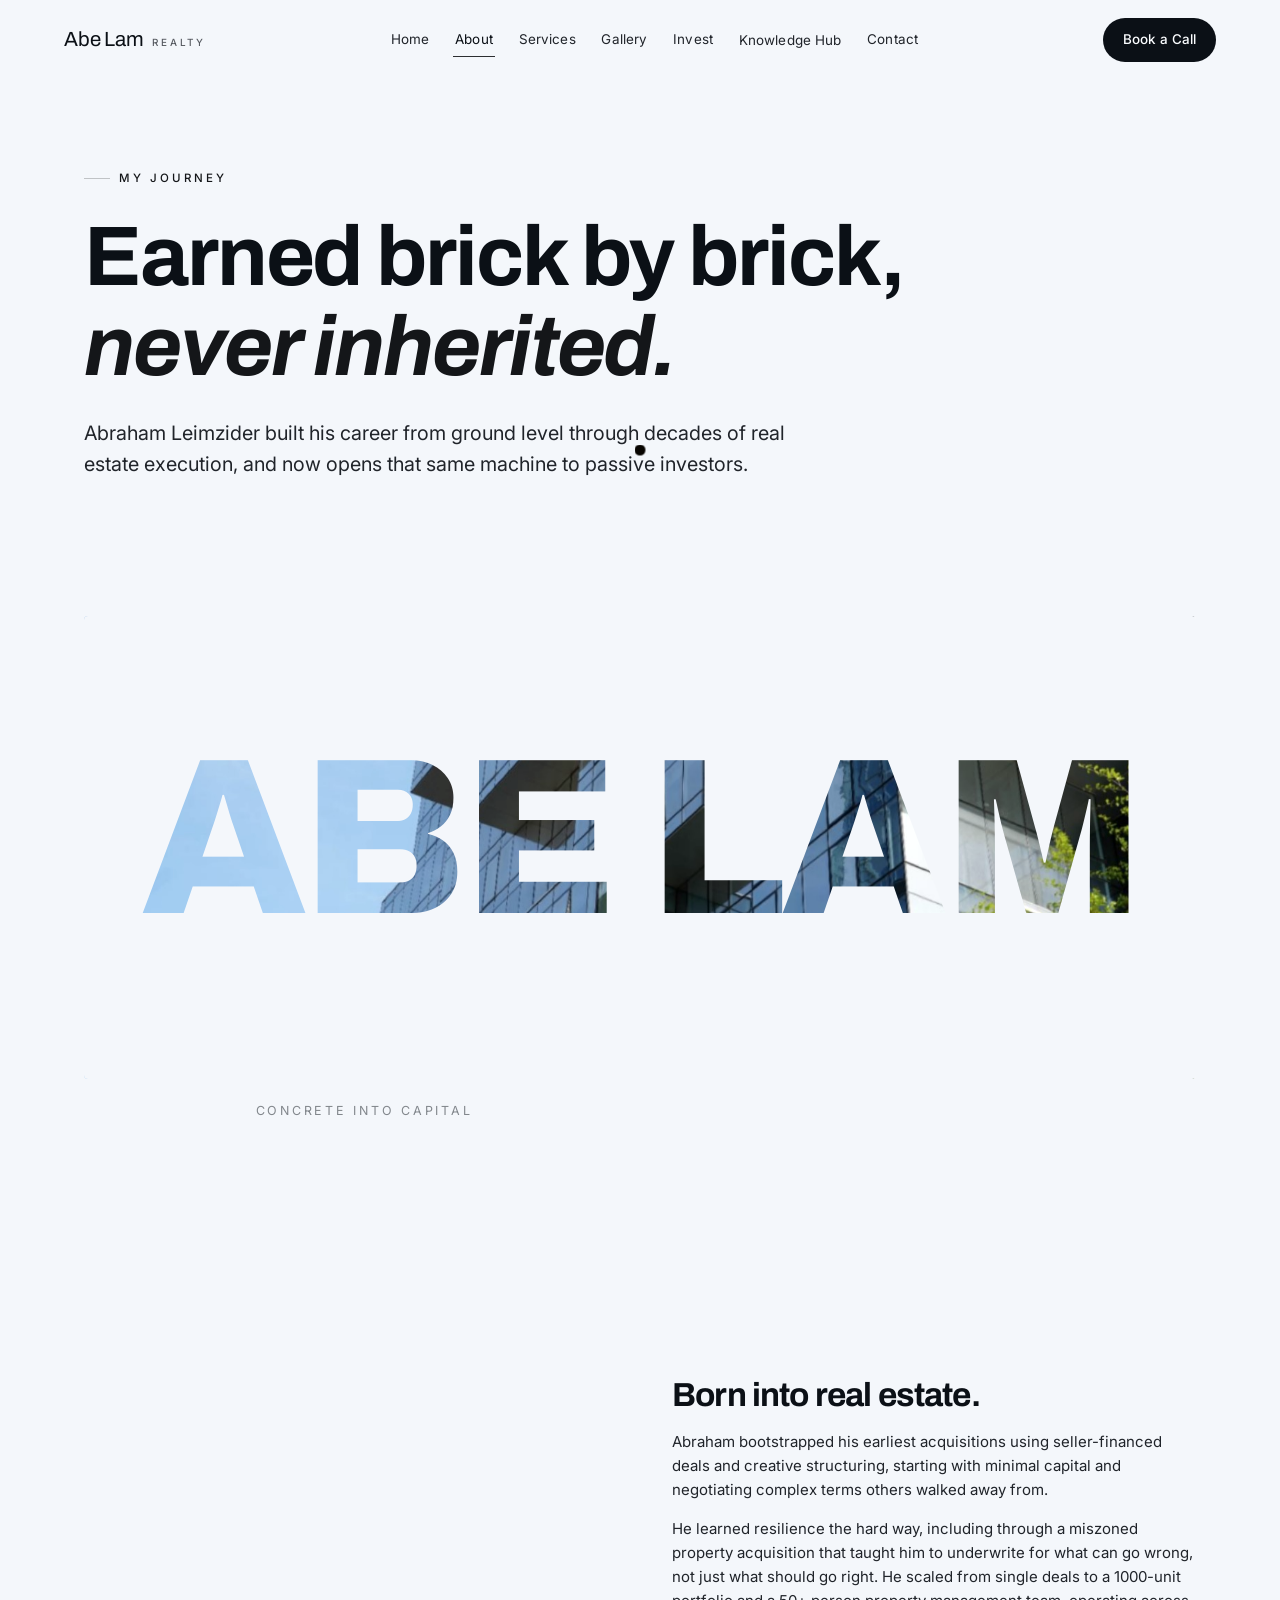
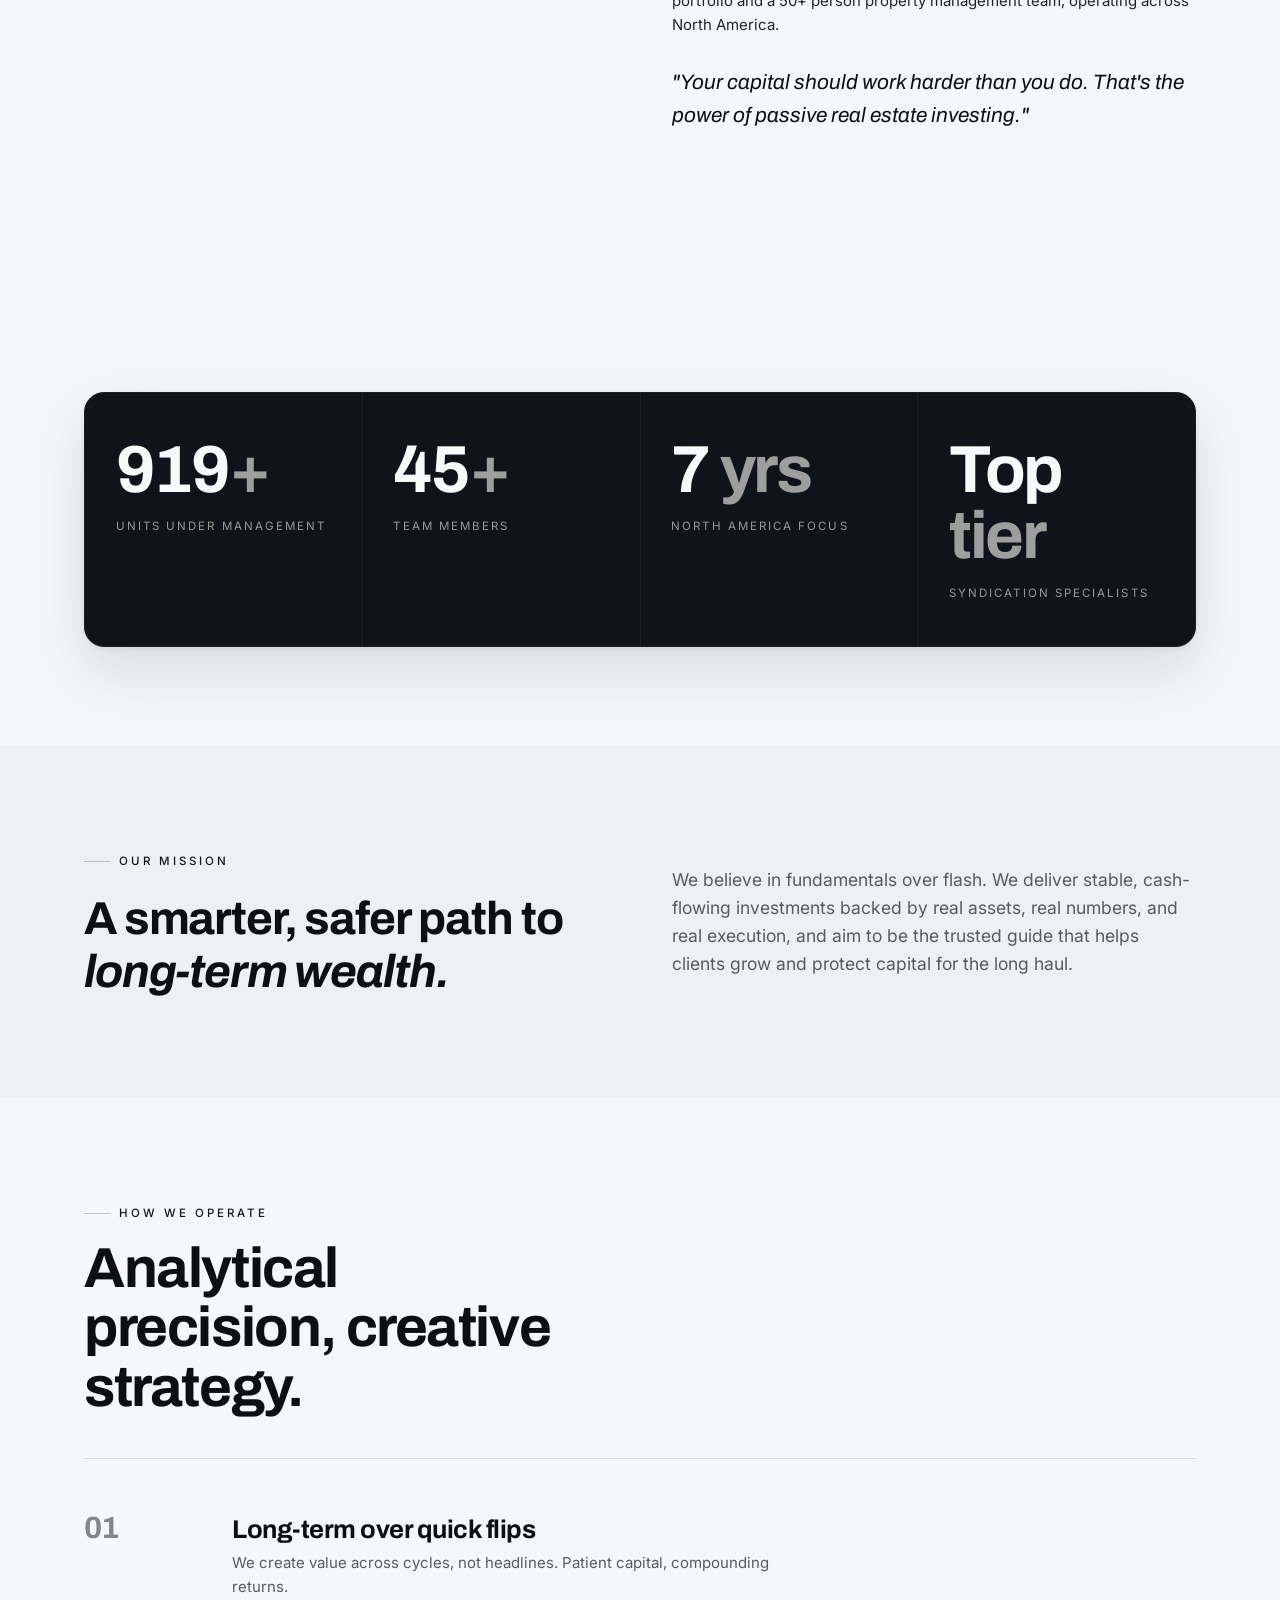
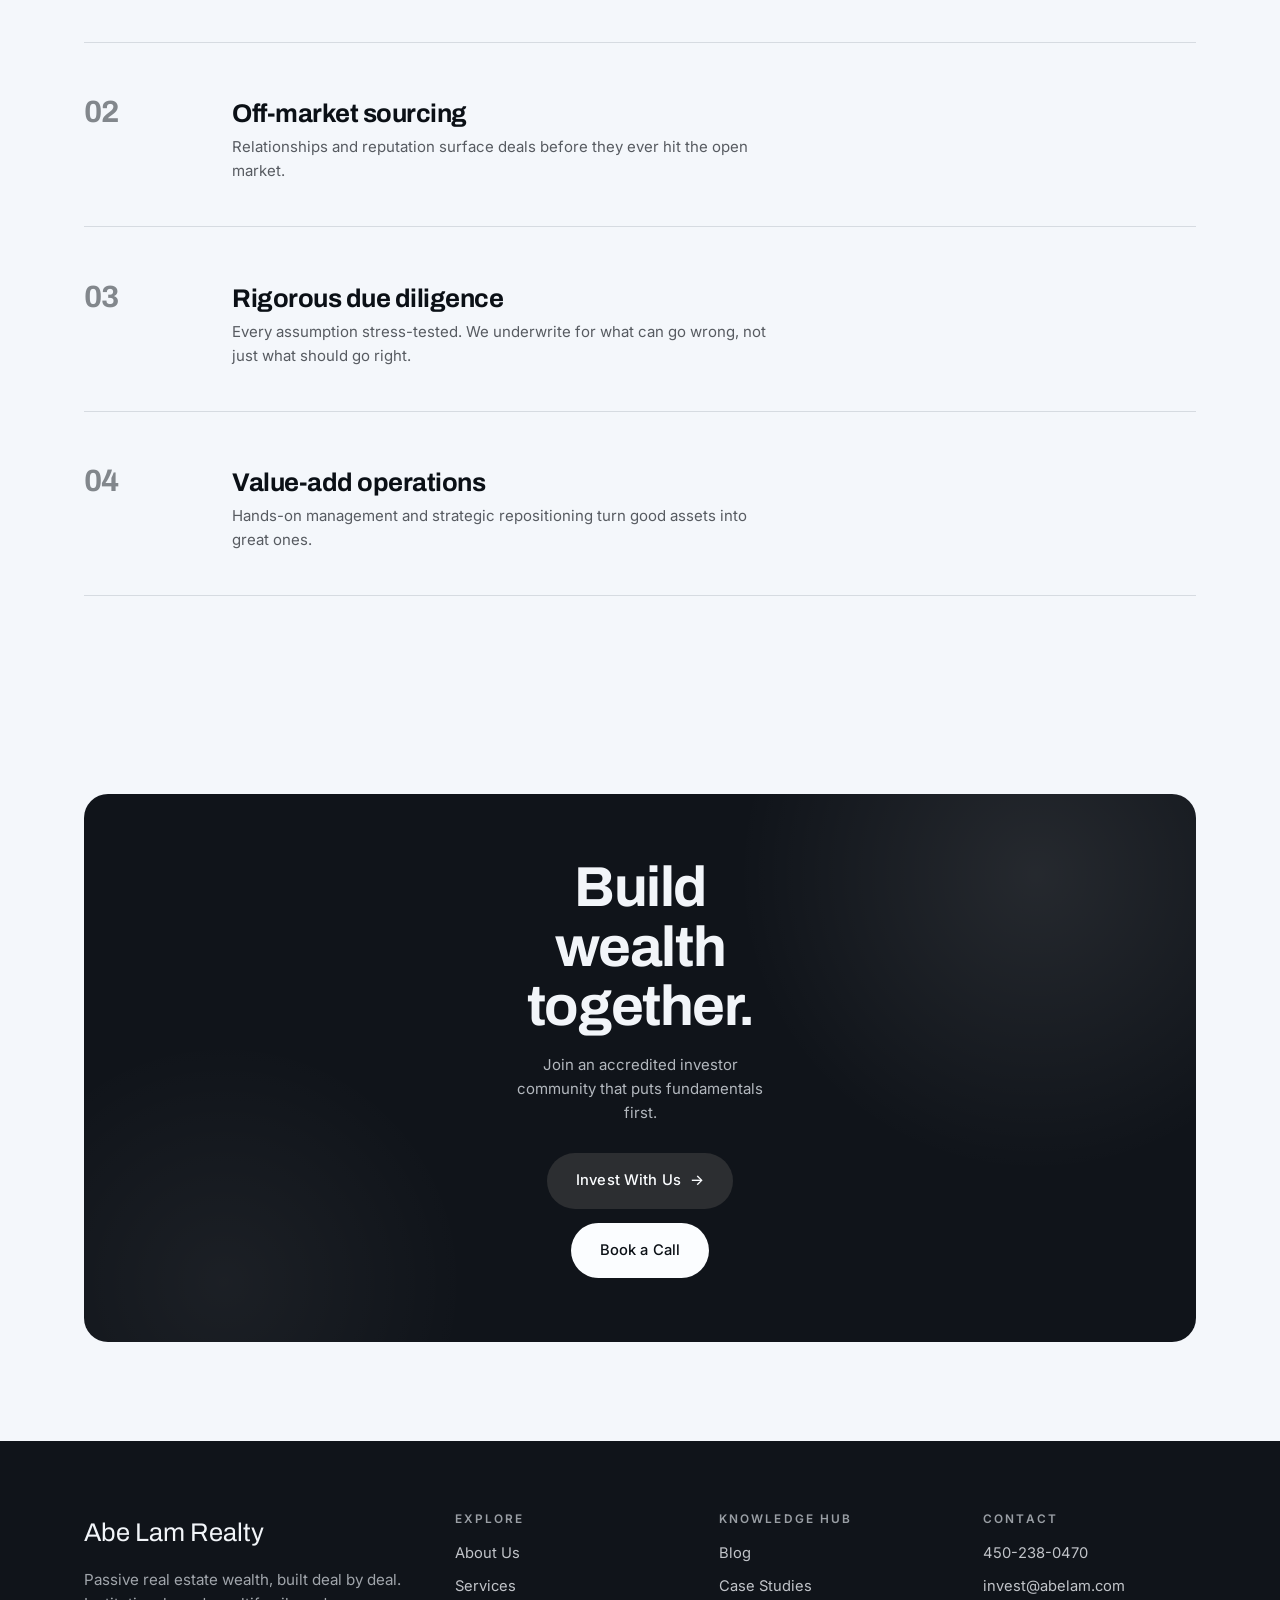
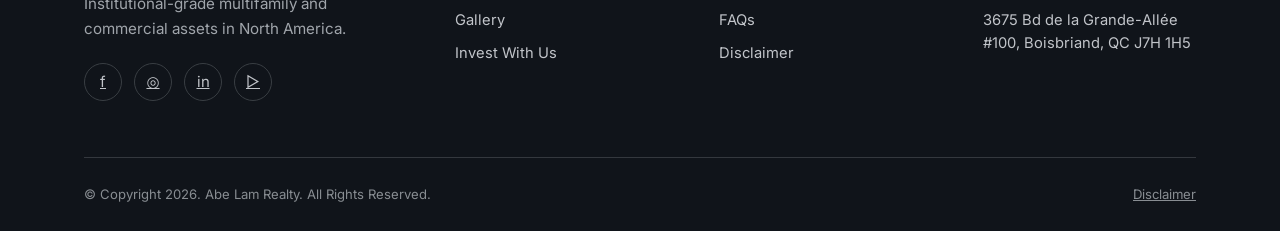
==== about.html @ 2b57e980 "Abe Lam Realty — cinematic site Co-Authored-By: Claude Opus 4.8 <noreply@anthropic.com>" ====
<!DOCTYPE html>
<html lang="en">
<head>
<meta charset="UTF-8" />
<meta name="viewport" content="width=device-width, initial-scale=1.0" />
<title>About Abraham Leimzider — Abe Lam Realty</title>
<meta name="description" content="Abraham Leimzider built an 1000-unit portfolio brick by brick, deal by deal. The founder's journey, mission, and approach to passive real estate investing." />
<link rel="preconnect" href="https://fonts.googleapis.com" />
<link rel="preconnect" href="https://fonts.gstatic.com" crossorigin />
<link href="https://fonts.googleapis.com/css2?family=Archivo:ital,wght@0,400;0,500;0,600;0,700;0,800;1,500;1,600;1,700&family=Inter:wght@400;500;600&display=swap" rel="stylesheet" />
<link rel="icon" href="favicon.svg" type="image/svg+xml" />
<link rel="stylesheet" href="styles.css" />
</head>
<body>
<div class="scroll-prog" aria-hidden="true"></div>

<nav class="nav">
  <a class="brand" href="index.html"><b>Abe Lam</b><span>Realty</span></a>
  <div class="nav-links">
    <a href="index.html">Home</a>
    <a href="about.html" aria-current="page">About</a>
    <a href="services.html">Services</a>
    <a href="gallery.html">Gallery</a>
    <a href="invest.html">Invest</a>
    <div class="has-menu">
      <a href="#" aria-haspopup="true">Knowledge Hub</a>
      <div class="menu"><a href="blog.html">Blog</a><a href="case-studies.html">Case Studies</a><a href="faqs.html">FAQs</a><a href="disclaimer.html">Disclaimer</a></div>
    </div>
    <a href="contact.html">Contact</a>
  </div>
  <a class="nav-cta mag" data-book href="#">Book a Call</a>
  <button class="burger" aria-label="Menu"><span></span><span></span><span></span></button>
</nav>

<!-- PAGE HERO -->
<header class="page-hero wrap">
  <span class="eyebrow">My journey</span>
  <h1>Earned brick by brick, <span class="serif-italic" style="color:var(--accent-deep)">never inherited.</span></h1>
  <p class="lead">Abraham Leimzider built his career from ground level through decades of real estate execution, and now opens that same machine to passive investors.</p>
</header>

<!-- BUILDING-INTO-TEXT MORPH -->
<section class="bmorph" id="bmorph">
  <div class="wrap">
    <div class="bmorph-stage">
      <img class="bmorph-photo" src="assets/property-tower.jpg" alt="Condominium tower" />
      <svg class="bmorph-knockout" viewBox="0 0 1200 500" preserveAspectRatio="xMidYMid slice" aria-hidden="true">
        <defs>
          <mask id="wm-abelam">
            <rect width="1200" height="500" fill="white" />
            <text x="600" y="320" text-anchor="middle" font-family="Archivo, sans-serif" font-weight="800" font-size="240" letter-spacing="-6" fill="black">ABE LAM</text>
          </mask>
        </defs>
        <rect class="ko-rect" width="1200" height="500" mask="url(#wm-abelam)" />
      </svg>
    </div>
    <p class="bmorph-cap">Concrete into capital</p>
  </div>
</section>

<!-- INTRO SPLIT -->
<section class="wrap section-pad" style="padding-top:clamp(20px,4vh,48px)">
  <div class="split">
    <figure class="portrait clip ri" aria-label="Portrait of Abraham Leimzider">
      <img src="assets/abraham-leimzider.jpg" alt="Abraham Leimzider, founder of Abe Lam Realty" loading="lazy" onerror="this.style.display='none'; this.parentNode.classList.add('portrait-empty');" />
      <figcaption class="portrait-cap"><span class="portrait-name">Abraham Leimzider</span><span class="portrait-note">Founder &amp; Principal — add real photo at assets/abraham-leimzider.jpg</span></figcaption>
    </figure>
    <div class="ri prose">
      <h2 style="margin-top:0">Born into real estate.</h2>
      <p>Abraham bootstrapped his earliest acquisitions using seller-financed deals and creative structuring, starting with minimal capital and negotiating complex terms others walked away from.</p>
      <p>He learned resilience the hard way, including through a miszoned property acquisition that taught him to underwrite for what can go wrong, not just what should go right. He scaled from single deals to a 1000-unit portfolio and a 50+ person property management team, operating across North America.</p>
      <p style="font-family:var(--serif);font-style:italic;font-size:1.3rem;color:var(--ink-0);border-left:0;margin-top:1.4em">"Your capital should work harder than you do. That's the power of passive real estate investing."</p>
    </div>
  </div>
</section>

<!-- STATS -->
<section class="wrap section-pad" style="padding-top:0">
  <div class="stats ri">
    <div class="stat"><div class="n"><span data-count="1000">0</span><span class="suf">+</span></div><div class="l">Units under management</div></div>
    <div class="stat"><div class="n"><span data-count="50">0</span><span class="suf">+</span></div><div class="l">Team members</div></div>
    <div class="stat"><div class="n"><span data-count="8">0</span><span class="suf"> yrs</span></div><div class="l">North America focus</div></div>
    <div class="stat"><div class="n">Top<span class="suf"> tier</span></div><div class="l">Syndication specialists</div></div>
  </div>
</section>

<!-- MISSION -->
<section class="section-pad" style="background:var(--paper-2)">
  <div class="wrap split">
    <div class="ri">
      <span class="eyebrow">Our mission</span>
      <p class="pull" style="margin-top:22px">A smarter, safer path to <span class="accent-word">long-term wealth.</span></p>
    </div>
    <div class="ri" style="align-self:center">
      <p class="muted" style="font-size:1.1rem;line-height:1.6">We believe in fundamentals over flash. We deliver stable, cash-flowing investments backed by real assets, real numbers, and real execution, and aim to be the trusted guide that helps clients grow and protect capital for the long haul.</p>
    </div>
  </div>
</section>

<!-- VALUES -->
<section class="section-pad wrap">
  <div class="ri" style="max-width:54ch;margin-bottom:40px">
    <span class="eyebrow">How we operate</span>
    <h2 style="margin-top:16px">Analytical precision, creative strategy.</h2>
  </div>
  <div class="ledger">
    <div class="led-row ri"><span class="led-n">01</span><div class="led-c"><h3>Long-term over quick flips</h3><p>We create value across cycles, not headlines. Patient capital, compounding returns.</p></div></div>
    <div class="led-row ri"><span class="led-n">02</span><div class="led-c"><h3>Off-market sourcing</h3><p>Relationships and reputation surface deals before they ever hit the open market.</p></div></div>
    <div class="led-row ri"><span class="led-n">03</span><div class="led-c"><h3>Rigorous due diligence</h3><p>Every assumption stress-tested. We underwrite for what can go wrong, not just what should go right.</p></div></div>
    <div class="led-row ri"><span class="led-n">04</span><div class="led-c"><h3>Value-add operations</h3><p>Hands-on management and strategic repositioning turn good assets into great ones.</p></div></div>
  </div>
</section>

<!-- CTA -->
<section class="section-pad wrap glow-host">
  <div class="band-accent ri" style="text-align:center">
    <div class="aurora"><span class="blob b1"></span><span class="blob b2"></span></div>
    <div style="position:relative;z-index:1;max-width:30ch;margin-inline:auto">
      <h2>Build wealth together.</h2>
      <p class="muted" style="margin:16px auto 28px">Join an accredited investor community that puts fundamentals first.</p>
      <div class="hero-cta" style="justify-content:center">
        <a class="btn btn-accent mag" href="invest.html">Invest With Us <span class="arr">→</span></a>
        <a class="btn btn-light" data-book href="#">Book a Call</a>
      </div>
    </div>
  </div>
</section>

<footer class="footer">
  <div class="wrap">
    <div class="footer-grid">
      <div class="fbrand"><b>Abe Lam Realty</b><p>Passive real estate wealth, built deal by deal. Institutional-grade multifamily and commercial assets in North America.</p>
        <div class="socials" style="margin-top:22px"><a href="#" aria-label="Facebook">f</a><a href="#" aria-label="Instagram">◎</a><a href="#" aria-label="LinkedIn">in</a><a href="#" aria-label="YouTube">▷</a></div>
      </div>
      <div class="fcol"><h4>Explore</h4><a href="about.html">About Us</a><a href="services.html">Services</a><a href="gallery.html">Gallery</a><a href="invest.html">Invest With Us</a></div>
      <div class="fcol"><h4>Knowledge Hub</h4><a href="blog.html">Blog</a><a href="case-studies.html">Case Studies</a><a href="faqs.html">FAQs</a><a href="disclaimer.html">Disclaimer</a></div>
      <div class="fcol"><h4>Contact</h4><a data-tel href="#">450-238-0470</a><a data-mail href="#">invest@abelam.com</a><p>3675 Bd de la Grande-Allée #100, Boisbriand, QC J7H 1H5</p></div>
    </div>
    <div class="footer-bottom"><span>© Copyright <span data-year>2026</span>. Abe Lam Realty. All Rights Reserved.</span><a href="disclaimer.html" style="color:inherit">Disclaimer</a></div>
  </div>
</footer>

<script src="https://cdnjs.cloudflare.com/ajax/libs/gsap/3.12.5/gsap.min.js"></script>
<script src="https://cdnjs.cloudflare.com/ajax/libs/gsap/3.12.5/ScrollTrigger.min.js"></script>
<script src="main.js?v=9"></script>
</body>
</html>
---- styles.css ----
/* =========================================================================
   ABE LAM REALTY — white cinematic luxury design system
   OKLCH only · never #fff / #000 · one warm bronze accent
   ========================================================================= */

:root {
  /* Single warm hue drives the whole off-white ramp. 70 = warm cream. */
  --hue: 255;

  --paper-0: oklch(99.2% 0.004 var(--hue)); /* lifted near-white      */
  --paper-1: oklch(97.6% 0.006 var(--hue)); /* page background (cream)*/
  --paper-2: oklch(95.6% 0.008 var(--hue)); /* raised cards           */
  --paper-3: oklch(93.2% 0.010 var(--hue)); /* deeper panels          */

  --ink-0: oklch(17% 0.014 var(--hue));     /* near-black display      */
  --ink-1: oklch(26% 0.013 var(--hue));     /* primary text            */
  --ink-2: oklch(47% 0.011 var(--hue));     /* secondary text          */
  --ink-3: oklch(62% 0.010 var(--hue));     /* faint / meta            */

  --line:   oklch(89% 0.010 var(--hue));    /* hairline borders        */
  --line-2: oklch(83% 0.012 var(--hue));    /* stronger borders        */

  /* Monochrome only — no color. Accents resolve to ink / charcoal. */
  --accent:      oklch(30% 0.006 255);
  --accent-deep: oklch(20% 0.006 255);
  --accent-soft: oklch(30% 0.006 255 / 0.07);
  --accent-line: oklch(30% 0.006 255 / 0.26);

  /* Ink surface for the rare dark band (footer) */
  --ink-bg:  oklch(19% 0.013 var(--hue));
  --ink-bg2: oklch(24% 0.013 var(--hue));

  --shadow-1: 0 1px 2px oklch(20% 0.02 var(--hue) / .05),
              0 6px 18px oklch(20% 0.02 var(--hue) / .06);
  --shadow-2: 0 2px 6px oklch(20% 0.02 var(--hue) / .07),
              0 24px 60px oklch(20% 0.02 var(--hue) / .12);

  --ease: cubic-bezier(0.23, 1, 0.32, 1);     /* strong ease-out      */
  --ease-io: cubic-bezier(0.77, 0, 0.175, 1); /* in-out for movement  */
  --spring: cubic-bezier(0.34, 1.56, 0.64, 1);

  --maxw: 1240px;
  --gutter: clamp(22px, 5vw, 90px);
  --serif: "Archivo", system-ui, -apple-system, "Segoe UI", sans-serif;
  --sans: "Inter", system-ui, -apple-system, "Segoe UI", sans-serif;
}

* { margin: 0; padding: 0; box-sizing: border-box; }

html { scroll-behavior: smooth; -webkit-text-size-adjust: 100%; }

body {
  font-family: var(--sans);
  background: var(--paper-1);
  color: var(--ink-1);
  font-weight: 400;
  line-height: 1.6;
  font-size: clamp(15px, 1.05vw, 17px);
  -webkit-font-smoothing: antialiased;
  text-rendering: optimizeLegibility;
  overflow-x: hidden;
}

::selection { background: var(--accent-soft); color: var(--ink-0); }

img { display: block; max-width: 100%; }

/* (full-page grain blend removed — it repainted every scroll frame and hurt smoothness) */

/* ---------------------------------------------------------------- layout */
.wrap { width: 100%; max-width: var(--maxw); margin-inline: auto; padding-inline: var(--gutter); }
section { position: relative; }
.section-pad { padding-block: clamp(72px, 11vh, 150px); }

.eyebrow {
  font-size: 0.72rem; font-weight: 500;
  letter-spacing: 0.26em; text-transform: uppercase;
  color: var(--accent-deep);
  display: inline-flex; align-items: center; gap: 0.8em;
}
.eyebrow::before {
  content: ""; width: 26px; height: 1px; background: var(--accent-line);
}
.eyebrow.center::before { display: none; }

h1, h2, h3, h4 { font-family: var(--serif); color: var(--ink-0); font-weight: 700; line-height: 1.06; letter-spacing: -0.025em; }
h1 { font-size: clamp(2.7rem, 6.6vw, 5.6rem); font-optical-sizing: auto; }
h2 { font-size: clamp(2rem, 4.4vw, 3.6rem); }
h3 { font-size: clamp(1.35rem, 2.3vw, 1.95rem); }
.serif-italic { font-style: italic; }
em, .accent-word { font-style: italic; }

.lead { font-size: clamp(1.05rem, 1.55vw, 1.28rem); color: var(--ink-1); line-height: 1.6; max-width: 60ch; font-weight: 400; }
p { max-width: 70ch; }
.muted { color: var(--ink-2); }

/* ----------------------------------------------------------------- nav */
.nav {
  position: fixed; inset: 0 0 auto 0; z-index: 800;
  display: flex; align-items: center; justify-content: space-between;
  padding: 18px var(--gutter);
  transition: background .45s var(--ease), backdrop-filter .45s var(--ease), padding .45s var(--ease), border-color .45s var(--ease);
  border-bottom: 1px solid transparent;
}
.nav.on {
  background: oklch(98% 0.006 var(--hue) / 0.78);
  backdrop-filter: blur(14px);
  -webkit-backdrop-filter: blur(14px);
  border-bottom: 1px solid var(--line);
  padding-block: 12px;
}
.brand { display: flex; align-items: baseline; gap: 0.55rem; text-decoration: none; color: var(--ink-0); z-index: 810; }
.brand b { font-family: var(--serif); font-weight: 400; font-size: 1.28rem; letter-spacing: -0.01em; }
.brand span { font-size: 0.62rem; letter-spacing: 0.28em; text-transform: uppercase; color: var(--ink-2); font-weight: 500; }
.nav-links { display: flex; align-items: center; gap: clamp(14px, 1.7vw, 30px); }
.nav-links a {
  position: relative; text-decoration: none; color: var(--ink-1);
  font-size: 0.84rem; font-weight: 400; letter-spacing: 0.01em;
  padding: 6px 2px; transition: color .3s var(--ease);
}
.nav-links a:hover, .nav-links a[aria-current="page"] { color: var(--ink-0); }
.nav-links a::after {
  content: ""; position: absolute; left: 0; bottom: 0; height: 1px; width: 0;
  background: var(--accent); transition: width .4s var(--ease);
}
.nav-links a:hover::after, .nav-links a[aria-current="page"]::after { width: 100%; }

/* dropdown for Knowledge Hub */
.has-menu { position: relative; }
/* invisible hover bridge so the cursor can travel from the label to the menu
   without the menu closing in the gap */
.has-menu::after { content: ""; position: absolute; top: 100%; left: -10px; right: -10px; height: 18px; }
.menu {
  position: absolute; top: calc(100% + 10px); left: 50%; transform: translateX(-50%) translateY(6px);
  background: var(--paper-0); border: 1px solid var(--line); border-radius: 14px;
  padding: 8px; min-width: 200px; box-shadow: var(--shadow-2);
  opacity: 0; visibility: hidden; transition: opacity .25s var(--ease), transform .25s var(--ease);
}
.has-menu:hover .menu, .has-menu:focus-within .menu { opacity: 1; visibility: visible; transform: translateX(-50%) translateY(0); }
.menu a { display: block; padding: 9px 12px; border-radius: 9px; font-size: 0.86rem; }
.menu a::after { display: none; }
.menu a:hover { background: var(--paper-2); }

.nav-cta {
  display: inline-flex; align-items: center; gap: 0.5em;
  background: var(--ink-0); color: var(--paper-0);
  padding: 11px 20px; border-radius: 100px; font-size: 0.84rem; font-weight: 500;
  text-decoration: none; transition: transform .3s var(--ease), background .3s var(--ease);
  white-space: nowrap;
}
.nav-cta:hover { background: var(--accent-deep); }
.nav-cta:active { transform: scale(0.97); }

.burger { display: none; background: none; border: 0; cursor: pointer; z-index: 810; width: 30px; height: 22px; position: relative; }
.burger span { position: absolute; left: 0; height: 1.6px; width: 100%; background: var(--ink-0); transition: transform .4s var(--ease), opacity .3s var(--ease); }
.burger span:nth-child(1) { top: 2px; }
.burger span:nth-child(2) { top: 10px; }
.burger span:nth-child(3) { top: 18px; }
.burger.x span:nth-child(1) { transform: translateY(8px) rotate(45deg); }
.burger.x span:nth-child(2) { opacity: 0; }
.burger.x span:nth-child(3) { transform: translateY(-8px) rotate(-45deg); }

/* ---------------------------------------------------------------- buttons */
.btn {
  display: inline-flex; align-items: center; gap: 0.6em;
  font-family: var(--sans); font-size: 0.92rem; font-weight: 500; letter-spacing: 0.01em;
  padding: 15px 28px; border-radius: 100px; text-decoration: none; cursor: pointer;
  border: 1px solid transparent; transition: transform .35s var(--ease), background .35s var(--ease), color .35s var(--ease), border-color .35s var(--ease);
}
.btn .arr { transition: transform .4s var(--ease); }
.btn:hover .arr { transform: translateX(4px); }
.btn:active { transform: scale(0.97); }
.btn-primary { background: var(--ink-0); color: var(--paper-0); }
.btn-primary:hover { background: var(--accent-deep); }
.btn-ghost { background: transparent; color: var(--ink-0); border-color: var(--line-2); }
.btn-ghost:hover { border-color: var(--ink-0); background: var(--paper-0); }
.btn-accent { background: var(--accent); color: var(--paper-0); }
.btn-accent:hover { background: var(--accent-deep); }
.btn-light { background: var(--paper-0); color: var(--ink-0); }
.btn-light:hover { background: var(--paper-2); }

/* ---------------------------------------------------------------- hero */
.hero { min-height: 100vh; display: flex; align-items: center; padding-top: clamp(112px, 15vh, 168px); padding-bottom: clamp(48px, 8vh, 96px); }
.hero-grid { display: grid; grid-template-columns: 1.15fr 0.85fr; gap: clamp(28px, 4vw, 64px); align-items: center; width: 100%; }
.hero h1 { margin: 0.3em 0 0.46em; line-height: 1.0; letter-spacing: -0.03em; font-weight: 700; }
.hero .lead { margin-bottom: 2.2rem; }
.hero-cta { display: flex; flex-wrap: wrap; gap: 14px; align-items: center; }
.hero-figure {
  position: relative; aspect-ratio: 3.6 / 4.4; border-radius: 18px; overflow: hidden;
  box-shadow: var(--shadow-2); background: linear-gradient(150deg, var(--paper-3), var(--accent-soft));
}
.hero-figure img { width: 100%; height: 100%; object-fit: cover; will-change: transform; filter: grayscale(0.16) contrast(1.06) brightness(1.02); }
.hero-reveal { animation: heroIn 1.1s var(--ease) both; }
@keyframes heroIn { from { opacity: 0; clip-path: inset(0 0 100% 0); } to { opacity: 1; clip-path: inset(0 0 0 0); } }
@media (prefers-reduced-motion: reduce) { .hero-reveal { animation: none; } }
.hero-badge {
  position: absolute; left: -18px; bottom: 26px; background: var(--paper-0);
  border: 1px solid var(--line); border-radius: 14px; padding: 16px 20px; box-shadow: var(--shadow-2);
}
.hero-badge .n { font-family: var(--serif); font-size: 2rem; color: var(--ink-0); line-height: 1; }
.hero-badge .l { font-size: 0.7rem; letter-spacing: 0.16em; text-transform: uppercase; color: var(--ink-2); margin-top: 4px; }

/* hero word reveal */
.ww { display: inline-block; overflow: hidden; vertical-align: bottom; padding-bottom: 0.12em; margin-bottom: -0.06em; }
.w { display: inline-block; transform: translateY(115%); will-change: transform; }
.w.up { transform: translateY(0); transition: transform .85s var(--ease); }

/* ---------------------------------------------------------------- stats */
.stats { display: grid; grid-template-columns: repeat(4, 1fr); gap: 1px; background: var(--ink-bg2); border: 1px solid var(--ink-bg2); border-radius: 20px; overflow: hidden; box-shadow: var(--shadow-2); }
.stat { background: var(--ink-bg); padding: clamp(30px, 3.4vw, 52px) clamp(20px, 2.4vw, 34px); transition: background .5s var(--ease); position: relative; }
.stat:hover { background: var(--ink-bg2); }
.stat .n { font-family: var(--serif); font-size: clamp(2.6rem, 5.2vw, 4.4rem); color: oklch(98% 0.004 255); line-height: 1; font-weight: 700; letter-spacing: -0.035em; }
.stat .n .suf { color: oklch(70% 0 0); }
.stat .l { margin-top: 14px; font-size: 0.72rem; letter-spacing: 0.18em; text-transform: uppercase; color: oklch(68% 0 0); }

/* ---------------------------------------------------------------- services */
.svc-list { display: grid; gap: 0; border-top: 1px solid var(--line); }
.svc {
  display: grid; grid-template-columns: 88px 1.1fr 1.4fr; gap: clamp(16px, 3vw, 48px);
  align-items: start; padding: clamp(28px, 4vw, 52px) 0; border-bottom: 1px solid var(--line);
  transition: background .5s var(--ease);
}
.svc:hover { background: var(--paper-0); }
.svc .idx { font-family: var(--serif); font-size: 1.1rem; color: var(--accent-deep); padding-top: 6px; }
.svc h3 { margin-bottom: 0; }
.svc .copy { color: var(--ink-2); max-width: 52ch; }
.svc .copy p + p { margin-top: 0.8em; }

/* interactive accordion (replaces the static service rows) */
.acc { border-bottom: 1px solid var(--line); }
.acc-item { border-top: 1px solid var(--line); }
.acc-head {
  width: 100%; display: grid; grid-template-columns: 72px 1fr 44px; align-items: center;
  gap: clamp(12px, 2vw, 28px); padding: clamp(22px, 3.2vw, 42px) 0;
  background: none; border: 0; cursor: pointer; text-align: left; font-family: inherit;
}
.acc-idx { font-size: 0.82rem; letter-spacing: 0.14em; color: var(--ink-3); font-variant-numeric: tabular-nums; transition: color .4s var(--ease); }
.acc-title { font-family: var(--serif); font-weight: 700; font-size: clamp(1.5rem, 3.4vw, 2.6rem); letter-spacing: -0.028em; color: var(--ink-0); transition: transform .55s var(--ease); }
.acc-head:hover .acc-title { transform: translateX(12px); }
.acc-item.open .acc-idx { color: var(--ink-0); }
.acc-mark { position: relative; width: 22px; height: 22px; justify-self: end; }
.acc-mark::before, .acc-mark::after { content: ""; position: absolute; background: var(--ink-0); transition: transform .5s var(--ease), opacity .4s var(--ease); }
.acc-mark::before { top: 10px; left: 0; width: 22px; height: 2px; }
.acc-mark::after { left: 10px; top: 0; width: 2px; height: 22px; }
.acc-item.open .acc-mark::after { transform: scaleY(0); opacity: 0; }
.acc-item.open .acc-mark::before { transform: rotate(180deg); }
.acc-panel { display: grid; grid-template-rows: 0fr; transition: grid-template-rows .58s var(--ease); }
.acc-item.open .acc-panel { grid-template-rows: 1fr; }
.acc-inner { overflow: hidden; min-height: 0; }
.acc-body { padding: 2px 44px clamp(24px, 3.2vw, 44px) 72px; max-width: 76ch; color: var(--ink-2); opacity: 0; transform: translateY(10px); transition: opacity .5s var(--ease) .08s, transform .5s var(--ease) .08s; }
.acc-item.open .acc-body { opacity: 1; transform: translateY(0); }
.acc-body p + p { margin-top: 0.85em; }
@media (max-width: 640px) {
  .acc-head { grid-template-columns: 1fr 28px; }
  .acc-idx { display: none; }
  .acc-body { padding-left: 0; padding-right: 0; }
}

/* generic cards (used sparingly) */
.cards { display: grid; grid-template-columns: repeat(auto-fit, minmax(240px, 1fr)); gap: clamp(14px, 1.8vw, 22px); }
.cards.four { grid-template-columns: repeat(4, 1fr); }
@media (max-width: 900px) { .cards.four { grid-template-columns: repeat(2, 1fr); } }
@media (max-width: 540px) { .cards.four { grid-template-columns: 1fr; } }
.card { background: var(--paper-0); border: 1px solid var(--line); border-radius: 16px; padding: clamp(24px, 2.6vw, 34px); transition: transform .6s var(--ease), box-shadow .6s var(--ease), border-color .6s var(--ease); }
.card:hover { transform: translateY(-4px); box-shadow: var(--shadow-1); border-color: var(--line-2); }
.card .k { font-family: var(--serif); font-size: 1.5rem; color: var(--accent-deep); }
.card h3 { margin: 14px 0 8px; font-size: 1.2rem; }
.card p { color: var(--ink-2); font-size: 0.96rem; }

/* split / feature rows */
.split { display: grid; grid-template-columns: 1fr 1fr; gap: clamp(28px, 5vw, 80px); align-items: center; }
.split.rev .split-media { order: 2; }
.split-media { position: relative; aspect-ratio: 5/4; border-radius: 16px; overflow: hidden; box-shadow: var(--shadow-1); background: var(--paper-3); }
.split-media img { width: 100%; height: 100%; object-fit: cover; will-change: transform; }

/* founder portrait (about) */
.portrait { position: relative; aspect-ratio: 4/5; border-radius: 18px; overflow: hidden; box-shadow: var(--shadow-2); border: 1px solid var(--line); background: linear-gradient(155deg, var(--paper-3), var(--paper-2)); margin: 0; }
.portrait img { width: 100%; height: 100%; object-fit: cover; display: block; }
.portrait-cap { position: absolute; left: 0; right: 0; bottom: 0; padding: 26px 20px 18px; display: flex; flex-direction: column; gap: 5px; background: linear-gradient(to top, oklch(14% 0.01 255 / .72), transparent); color: oklch(98% 0 0); }
.portrait-name { font-family: var(--serif); font-weight: 700; font-size: 1.15rem; letter-spacing: -0.015em; }
.portrait-note { font-size: 0.72rem; letter-spacing: 0.03em; color: oklch(86% 0 0); }
.portrait-empty { display: grid; place-items: center; }
.portrait-empty .portrait-cap { position: static; background: none; color: var(--ink-2); text-align: center; align-items: center; padding: 24px; }
.portrait-empty .portrait-name { color: var(--ink-0); font-size: clamp(1.4rem, 2.4vw, 2rem); }
.portrait-empty .portrait-note { color: var(--ink-3); }

/* editorial float grid */
.float-stage { position: relative; height: clamp(420px, 52vw, 600px); }
.fi { position: absolute; border-radius: 14px; overflow: hidden; box-shadow: var(--shadow-2); background: var(--paper-3); }
.fi img { width: 100%; height: 100%; object-fit: cover; }
.fi:nth-child(1){ width: 30%; aspect-ratio: 3/4; top: 0; left: 2%; transform: rotate(-3deg); }
.fi:nth-child(2){ width: 25%; aspect-ratio: 4/5; top: 12%; left: 36%; transform: rotate(1.8deg); z-index: 2; }
.fi:nth-child(3){ width: 32%; aspect-ratio: 16/10; top: 44%; left: 18%; transform: rotate(-1.2deg); z-index: 3; }
.fi:nth-child(4){ width: 27%; aspect-ratio: 3/4; top: 6%; right: 3%; transform: rotate(2.6deg); }
.fi:nth-child(5){ width: 22%; aspect-ratio: 1/1; bottom: 2%; right: 14%; transform: rotate(-2.4deg); z-index: 2; }

/* marquee */
.marquee { overflow: hidden; border-block: 1px solid var(--line); padding-block: 26px; }
.mtrack { display: flex; gap: 56px; width: max-content; will-change: transform; }
.mtrack span { font-family: var(--serif); font-size: clamp(1.4rem, 2.6vw, 2.3rem); color: var(--ink-2); display: inline-flex; align-items: center; gap: 56px; white-space: nowrap; font-style: italic; }
.mtrack span::after { content: "✦"; color: var(--accent); font-style: normal; font-size: 0.7em; }
@keyframes mleft { from { transform: translateX(0); } to { transform: translateX(-50%); } }

/* benefits */
.benefits { display: grid; grid-template-columns: repeat(2, 1fr); gap: 1px; background: var(--line); border: 1px solid var(--line); border-radius: 22px; overflow: hidden; }
.benefit { background: var(--paper-1); padding: clamp(30px, 3.4vw, 56px); transition: background .55s var(--ease); position: relative; }
.benefit:hover { background: var(--paper-0); }
.benefit .bn { font-family: var(--serif); color: var(--ink-3); font-size: clamp(2rem, 3vw, 2.8rem); font-weight: 700; letter-spacing: -0.03em; line-height: 1; transition: color .45s var(--ease); display: block; }
.benefit:hover .bn { color: var(--ink-0); }
.benefit h3 { font-size: clamp(1.2rem, 1.7vw, 1.45rem); margin: 22px 0 12px; letter-spacing: -0.02em; }
.benefit p { color: var(--ink-2); font-size: 0.98rem; max-width: 42ch; }
@media (max-width: 700px) { .benefits { grid-template-columns: 1fr; } }

/* tilt card */
[data-tilt] { transform-style: preserve-3d; will-change: transform; }
.shine { position: absolute; inset: 0; pointer-events: none; border-radius: inherit; }

/* ---------------------------------------------------------------- forms */
.field { display: flex; flex-direction: column; gap: 7px; margin-bottom: 16px; }
.field label { font-size: 0.78rem; letter-spacing: 0.08em; text-transform: uppercase; color: var(--ink-2); font-weight: 500; }
.field input, .field textarea, .field select {
  font-family: var(--sans); font-size: 1rem; color: var(--ink-0);
  background: var(--paper-0); border: 1px solid var(--line-2); border-radius: 11px;
  padding: 13px 15px; transition: border-color .3s var(--ease), box-shadow .3s var(--ease);
}
.field input:focus, .field textarea:focus, .field select:focus { outline: none; border-color: var(--accent); box-shadow: 0 0 0 3px var(--accent-soft); }
.field textarea { resize: vertical; min-height: 130px; }
.consent { display: flex; gap: 10px; align-items: flex-start; font-size: 0.86rem; color: var(--ink-2); }
.consent input { width: 18px; height: 18px; margin-top: 3px; accent-color: var(--accent); }
.form-note { font-size: 0.82rem; color: var(--ink-3); margin-top: 10px; }
.form-status { font-size: 0.9rem; margin-top: 12px; min-height: 1.2em; }
.form-status.ok { color: var(--accent-deep); }
.form-status.err { color: oklch(52% 0.16 28); }

.panel { background: var(--paper-0); border: 1px solid var(--line); border-radius: 20px; padding: clamp(26px, 3.4vw, 48px); box-shadow: var(--shadow-1); }

/* ebook band */
.band-accent { background: var(--ink-bg); color: oklch(96% 0.006 var(--hue)); border-radius: 24px; padding: clamp(36px, 5vw, 72px); position: relative; overflow: hidden; }
.band-accent h2, .band-accent h3 { color: oklch(97% 0.006 var(--hue)); }
.band-accent .muted { color: oklch(78% 0.01 var(--hue)); }
.band-accent .field input { background: oklch(26% 0.012 var(--hue)); border-color: oklch(34% 0.012 var(--hue)); color: oklch(97% 0.006 var(--hue)); }
.band-accent .field label { color: oklch(74% 0.01 var(--hue)); }
.band-accent .consent { color: oklch(74% 0.01 var(--hue)); }
.ebook-cover { width: clamp(150px, 17vw, 210px); margin-bottom: 26px; border-radius: 6px; box-shadow: 0 26px 54px oklch(8% 0 0 / .55); transform: rotate(-3deg); transition: transform .6s var(--ease); }
.band-accent:hover .ebook-cover { transform: rotate(0deg) translateY(-5px); }
.aurora { position: absolute; inset: 0; overflow: hidden; pointer-events: none; }
.blob { position: absolute; border-radius: 50%; }
.blob.b1 { width: 640px; height: 640px; background: radial-gradient(ellipse at center, oklch(100% 0 0 / .09) 0%, transparent 66%); top: -240px; right: -160px; animation: blob1 22s ease-in-out infinite; }
.blob.b2 { width: 520px; height: 520px; background: radial-gradient(ellipse at center, oklch(100% 0 0 / .05) 0%, transparent 66%); bottom: -200px; left: -120px; animation: blob2 27s ease-in-out infinite; }
@keyframes blob1 { 0%,100%{transform:translate(0,0)} 40%{transform:translate(-50px,40px)} 70%{transform:translate(30px,-40px)} }
@keyframes blob2 { 0%,100%{transform:translate(0,0)} 50%{transform:translate(46px,-30px)} }

/* quote / pull */
.pull { font-family: var(--serif); font-size: clamp(1.7rem, 3.6vw, 3rem); line-height: 1.16; color: var(--ink-0); font-weight: 700; letter-spacing: -0.025em; max-width: 22ch; }
.pull .accent-word { font-style: italic; }
.sign { margin-top: 22px; font-size: 0.86rem; letter-spacing: 0.14em; text-transform: uppercase; color: var(--ink-2); }

/* page hero (interior pages) */
.page-hero { padding-top: clamp(132px, 18vh, 200px); padding-bottom: clamp(36px, 6vh, 72px); }
.page-hero h1 { margin: 0.3em 0 0.3em; max-width: 18ch; }
.page-hero .lead { margin-top: 0.4em; }

/* faqs */
.faq { border-bottom: 1px solid var(--line); }
.faq summary { cursor: pointer; list-style: none; padding: 22px 0; display: flex; justify-content: space-between; gap: 24px; align-items: center; font-family: var(--serif); font-size: clamp(1.1rem, 1.8vw, 1.45rem); color: var(--ink-0); }
.faq summary::-webkit-details-marker { display: none; }
.faq summary .pl { flex: none; width: 22px; height: 22px; position: relative; transition: transform .4s var(--ease); }
.faq summary .pl::before, .faq summary .pl::after { content: ""; position: absolute; background: var(--accent); transition: opacity .3s var(--ease); }
.faq summary .pl::before { top: 10px; left: 0; width: 22px; height: 2px; }
.faq summary .pl::after { left: 10px; top: 0; width: 2px; height: 22px; }
.faq[open] summary .pl { transform: rotate(45deg); }
.faq .ans { padding: 0 0 24px; color: var(--ink-2); max-width: 72ch; }

/* gallery */
/* balanced portfolio grid (fills a rectangle, no ragged bottom) */
.pgrid { display: grid; grid-template-columns: repeat(6, 1fr); grid-auto-rows: clamp(160px, 23vh, 250px); gap: 16px; grid-template-areas: "a a a a b b" "c c d d b b"; }
.pgrid figure { position: relative; margin: 0; overflow: hidden; border-radius: 16px; box-shadow: var(--shadow-1); background: var(--paper-3); }
.pgrid img { width: 100%; height: 100%; object-fit: cover; display: block; transition: transform 1.2s var(--ease); }
.pgrid figure:hover img { transform: scale(1.06); }
.pgrid figcaption { position: absolute; left: 0; right: 0; bottom: 0; padding: 30px 18px 16px; color: oklch(98% 0 0); font-size: 0.78rem; letter-spacing: 0.14em; text-transform: uppercase; background: linear-gradient(to top, oklch(14% 0.01 255 / .82), transparent); opacity: 0; transform: translateY(8px); transition: opacity .5s var(--ease), transform .5s var(--ease); }
.pgrid figure:hover figcaption { opacity: 1; transform: translateY(0); }
.g-a { grid-area: a; } .g-b { grid-area: b; } .g-c { grid-area: c; } .g-d { grid-area: d; }
@media (max-width: 760px) { .pgrid { grid-template-columns: 1fr 1fr; grid-template-areas: "a a" "b b" "c d"; grid-auto-rows: clamp(150px, 32vw, 220px); } }

.gal { columns: 3 260px; column-gap: 16px; }
.gal figure { break-inside: avoid; margin-bottom: 16px; border-radius: 14px; overflow: hidden; position: relative; box-shadow: var(--shadow-1); background: var(--paper-3); }
.gal figure img { width: 100%; height: auto; transition: transform 1.1s var(--ease); }
.gal figure:hover img { transform: scale(1.05); }
.gal figcaption { position: absolute; left: 0; right: 0; bottom: 0; padding: 28px 18px 14px; color: oklch(97% 0.006 var(--hue)); font-size: 0.82rem; letter-spacing: 0.1em; text-transform: uppercase; background: linear-gradient(to top, oklch(15% 0.02 var(--hue) / .82), transparent); opacity: 0; transition: opacity .5s var(--ease); }
.gal figure:hover figcaption { opacity: 1; }

/* blog / case study list */
.posts { display: grid; gap: 0; border-top: 1px solid var(--line); }
.post { display: grid; grid-template-columns: 0.7fr 2fr 0.7fr; gap: clamp(16px, 3vw, 44px); padding: clamp(24px, 3vw, 40px) 0; border-bottom: 1px solid var(--line); align-items: baseline; text-decoration: none; transition: background .5s var(--ease); }
.post:hover { background: var(--paper-0); }
.post .meta { font-size: 0.78rem; letter-spacing: 0.12em; text-transform: uppercase; color: var(--ink-3); }
.post h3 { font-size: clamp(1.3rem, 2.2vw, 1.8rem); transition: color .3s var(--ease); }
.post:hover h3 { color: var(--accent-deep); }
.post p { color: var(--ink-2); font-size: 0.96rem; margin-top: 8px; }
.post .go { font-size: 0.82rem; color: var(--accent-deep); justify-self: end; }

/* prose for long-form pages */
.prose { max-width: 72ch; }
.prose h2 { font-size: clamp(1.5rem, 2.6vw, 2.1rem); margin: 1.6em 0 0.5em; }
.prose h3 { margin: 1.4em 0 0.4em; }
.prose p { color: var(--ink-1); margin-bottom: 1em; }
.prose ul { margin: 0 0 1.2em 1.1em; color: var(--ink-1); }
.prose li { margin-bottom: 0.5em; }

/* ---------------------------------------------------------------- footer */
.footer { background: var(--ink-bg); color: oklch(86% 0.008 var(--hue)); padding-top: clamp(56px, 8vh, 96px); }
.footer h4, .footer .fbrand b { color: oklch(97% 0.006 var(--hue)); }
.footer-grid { display: grid; grid-template-columns: 1.5fr 1fr 1fr 1fr; gap: clamp(28px, 4vw, 56px); padding-bottom: 56px; border-bottom: 1px solid oklch(34% 0.012 var(--hue)); }
.fbrand b { font-family: var(--serif); font-size: 1.6rem; font-weight: 400; }
.fbrand p { color: oklch(72% 0.01 var(--hue)); margin-top: 14px; max-width: 36ch; font-size: 0.95rem; }
.footer h4 { font-family: var(--sans); font-size: 0.74rem; letter-spacing: 0.18em; text-transform: uppercase; color: oklch(70% 0.01 var(--hue)); font-weight: 600; margin-bottom: 16px; }
.fcol a, .fcol p { display: block; color: oklch(82% 0.008 var(--hue)); text-decoration: none; font-size: 0.92rem; margin-bottom: 10px; transition: color .3s var(--ease); }
.fcol a:hover { color: oklch(97% 0.006 var(--hue)); }
.footer-bottom { display: flex; justify-content: space-between; gap: 18px; flex-wrap: wrap; padding-block: 26px; color: oklch(64% 0.01 var(--hue)); font-size: 0.82rem; }
.socials { display: flex; gap: 12px; }
.socials a { width: 38px; height: 38px; display: grid; place-items: center; border: 1px solid oklch(36% 0.012 var(--hue)); border-radius: 50%; color: oklch(82% 0.008 var(--hue)); transition: border-color .3s var(--ease), color .3s var(--ease), transform .3s var(--ease); }
.socials a:hover { border-color: var(--accent); color: oklch(97% 0.006 var(--hue)); transform: translateY(-2px); }

/* cursor glow holder */
.glow-host { position: relative; overflow: hidden; }

/* ===== Cinematic full-bleed video hero ===== */
.hero-cine { position: relative; min-height: 100svh; display: grid; align-items: end; justify-items: start; padding: clamp(120px, 16vh, 180px) 0 clamp(64px, 11vh, 120px); overflow: hidden; background: var(--ink-bg); }
.hero-cine-vid { position: absolute; inset: 0; width: 100%; height: 100%; object-fit: cover; z-index: 0; filter: saturate(0.5) contrast(1.05) brightness(0.95); }
.hero-cine-veil { position: absolute; inset: 0; z-index: 1; background: linear-gradient(to top, oklch(11% 0 0 / .86) 0%, oklch(11% 0 0 / .30) 46%, oklch(11% 0 0 / .55) 100%); }
.hero-cine-inner { position: relative; z-index: 2; width: 100%; }
.hero-cine .eyebrow { color: oklch(84% 0 0); }
.hero-cine .eyebrow::before { background: oklch(84% 0 0 / .5); }
.hero-cine h1 { color: oklch(99% 0 0); font-size: clamp(2.8rem, 7.4vw, 6.2rem); line-height: 0.98; margin: 0.3em 0 0.5em; }
.hero-cine .lead { color: oklch(89% 0.005 var(--hue)); max-width: 54ch; }
.hero-cine .btn-ghost { border-color: oklch(100% 0 0 / .42); color: oklch(99% 0 0); }
.hero-cine .btn-ghost:hover { border-color: oklch(100% 0 0); background: oklch(100% 0 0 / .1); }
.hero-cine-cue { position: absolute; bottom: 26px; left: 50%; transform: translateX(-50%); z-index: 2; color: oklch(92% 0 0 / .72); font-size: 0.7rem; letter-spacing: 0.26em; text-transform: uppercase; }
.hero-cine-cue::after { content: ""; display: block; width: 1px; height: 26px; margin: 10px auto 0; background: oklch(92% 0 0 / .4); }
/* light nav while it sits over the dark cinematic hero (flips to dark once .on) */
.nav.over-dark:not(.on) .brand b { color: oklch(99% 0 0); }
.nav.over-dark:not(.on) .brand span { color: oklch(82% 0 0); }
.nav.over-dark:not(.on) .nav-links a { color: oklch(93% 0 0); }
.nav.over-dark:not(.on) .nav-links a:hover { color: oklch(100% 0 0); }
.nav.over-dark:not(.on) .nav-cta { background: oklch(99% 0 0); color: var(--ink-0); }
.nav.over-dark:not(.on) .burger span { background: oklch(99% 0 0); }

/* ===== Cinematic full-screen scroll sections (Villa-Horizon style) ===== */
.cine { position: relative; min-height: 100svh; display: grid; place-items: center; text-align: center; overflow: hidden; background: var(--ink-bg); }
.cine-vid, .cine-img { position: absolute; inset: 0; width: 100%; height: 100%; object-fit: cover; z-index: 0; }
.cine-img { filter: saturate(0.48) contrast(1.06) brightness(0.9); }
.cine-kb { animation: cineKB 22s ease-in-out infinite alternate; will-change: transform; transform-origin: center; }
.kb-a { transform-origin: 32% 42%; }
.kb-b { transform-origin: 68% 62%; animation-duration: 26s; }
.kb-c { transform-origin: 50% 28%; animation-duration: 24s; }
@keyframes cineKB { from { transform: scale(1.06); } to { transform: scale(1.2); } }
@media (prefers-reduced-motion: reduce) { .cine-kb { animation: none !important; transform: scale(1.05); } }
.cine-veil { position: absolute; inset: 0; z-index: 1; background: radial-gradient(ellipse at center, oklch(12% 0 0 / .42) 0%, oklch(9% 0 0 / .82) 100%); }
.cine-inner { position: relative; z-index: 2; color: oklch(98% 0 0); padding-inline: var(--gutter); }
.cine .eyebrow { color: oklch(82% 0 0); justify-content: center; }
.cine .eyebrow::before { display: none; }
.cine-h { color: oklch(99% 0 0); font-family: var(--serif); font-weight: 700; font-size: clamp(2.2rem, 5.6vw, 4.8rem); line-height: 1.02; letter-spacing: -0.03em; margin-top: 18px; max-width: 18ch; margin-inline: auto; }
.cine-h em { font-style: italic; color: oklch(85% 0 0); }
.cine-sub { color: oklch(85% 0.005 var(--hue)); margin: 20px auto 0; max-width: 40ch; font-size: clamp(1.02rem, 1.6vw, 1.3rem); line-height: 1.55; }
.cine-cta { margin-top: 30px; display: flex; gap: 14px; justify-content: center; flex-wrap: wrap; }
.cine .btn-ghost { border-color: oklch(100% 0 0 / .42); color: oklch(99% 0 0); }
.cine .btn-ghost:hover { border-color: oklch(100% 0 0); background: oklch(100% 0 0 / .1); }

/* ===== Luxury intro overlay (Ferrari/watch-style on-load reveal) ===== */
.intro { position: fixed; inset: 0; z-index: 100000; background: var(--ink-bg); display: grid; place-items: center; will-change: transform; }
.intro-inner { display: grid; place-items: center; gap: 30px; width: min(640px, 86vw); will-change: transform, opacity; }
.intro-mark { width: 100%; height: auto; overflow: visible; }
.intro-mark text { font-family: "Archivo", sans-serif; font-weight: 800; font-size: 130px; letter-spacing: -5px; fill: transparent; stroke: oklch(97% 0 0); stroke-width: 1.1; }
.intro-line { width: 72%; height: 2px; background: oklch(38% 0 0); overflow: hidden; }
.intro-line span { display: block; height: 100%; width: 100%; background: oklch(98% 0 0); transform: scaleX(0); transform-origin: left; }
.intro-count { font-family: "Archivo", sans-serif; font-weight: 700; font-size: 0.8rem; letter-spacing: 0.34em; color: oklch(72% 0 0); }
@media (prefers-reduced-motion: reduce) { .intro { display: none !important; } }

/* scroll progress bar */
.scroll-prog { position: fixed; top: 0; left: 0; height: 2px; width: 0; background: var(--ink-0); z-index: 950; will-change: width; }

/* custom cursor */
.cursor-dot { position: fixed; top: 0; left: 0; width: 11px; height: 11px; border-radius: 50%; background: oklch(99% 0 0); pointer-events: none; z-index: 9990; mix-blend-mode: difference; will-change: transform; transition: width .25s var(--ease), height .25s var(--ease); }
.cursor-dot.big { width: 48px; height: 48px; }
@media (hover: hover) and (pointer: fine) { body.has-cursor, body.has-cursor a, body.has-cursor button, body.has-cursor .acc-head, body.has-cursor input, body.has-cursor textarea, body.has-cursor select { cursor: none; } }
@media (prefers-reduced-motion: reduce) { .cursor-dot { display: none; } }

/* scroll reveal — refined: rise + gentle blur-in */
.ri { opacity: 0; transform: translateY(26px); will-change: transform, opacity; }
.ri.up { opacity: 1; transform: translateY(0); transition: opacity .8s var(--ease), transform .85s var(--ease); }

/* clip reveal for media */
.clip { clip-path: inset(0 0 100% 0); will-change: clip-path; }
.clip.open { clip-path: inset(0 0 0 0); transition: clip-path 1s var(--ease); }

/* ---------------------------------------------------------------- responsive */
@media (max-width: 980px) {
  .hero-grid { grid-template-columns: 1fr; }
  .hero-figure { display: none; }
  .stats { grid-template-columns: repeat(2, 1fr); }
  .split, .split.rev { grid-template-columns: 1fr; }
  .split.rev .split-media { order: 0; }
  .svc { grid-template-columns: 1fr; gap: 12px; }
  .svc .idx { padding-top: 0; }
  .footer-grid { grid-template-columns: 1fr 1fr; }
  .post { grid-template-columns: 1fr; gap: 6px; }
  .post .go { justify-self: start; }
}
@media (max-width: 760px) {
  .nav-links { position: fixed; inset: 0; flex-direction: column; justify-content: center; gap: 22px; background: oklch(98% 0.006 var(--hue) / 0.97); backdrop-filter: blur(16px); transform: translateY(-100%); transition: transform .5s var(--ease); }
  .nav-links.open { transform: translateY(0); }
  .nav-links a { font-size: 1.3rem; font-family: var(--serif); }
  .nav-links .menu { position: static; transform: none; opacity: 1; visibility: visible; box-shadow: none; border: 0; background: transparent; text-align: center; padding: 0; }
  .nav-links .menu a { font-size: 0.95rem; font-family: var(--sans); }
  .burger { display: block; }
  .gal { columns: 2 160px; }
  .footer-grid { grid-template-columns: 1fr; }
}
@media (max-width: 480px) {
  .stats { grid-template-columns: 1fr; }
  .gal { columns: 1; }
}

/* =========================================================================
   SIGNATURE (bespoke for Abraham) — Apple-style pinned scroll-scrub
   Defaults are the FINISHED state, so no-JS / reduced-motion shows everything.
   JS sets the hidden start state only when it animates.
   ========================================================================= */
:root {
  --e-expo: cubic-bezier(0.87, 0, 0.13, 1);
  --e-quint: cubic-bezier(0.83, 0, 0.17, 1);
}

/* word-split primitives */
.cw { display: inline-block; overflow: clip; vertical-align: bottom; padding-bottom: 0.06em; }
.cw > span { display: inline-block; will-change: transform, opacity; }

/* ---- Brick by Brick: full-bleed cinematic scrub ---- */
.cinema { position: relative; background: var(--ink-bg); }
.cinema-pin { position: relative; height: 100vh; min-height: 600px; overflow: hidden; }
.cinema-bg { position: absolute; inset: 0; will-change: transform; }
.cinema-bg img { position: absolute; inset: 0; width: 100%; height: 100%; object-fit: cover; opacity: 0; will-change: opacity; }
.cinema-bg img:first-child { opacity: 1; }
.cinema-vid { position: absolute; inset: 0; width: 100%; height: 100%; object-fit: cover; }
.cinema-veil { position: absolute; inset: 0; background:
   linear-gradient(to bottom, oklch(18% 0.02 60 / .62) 0%, oklch(18% 0.02 60 / .30) 42%, oklch(18% 0.02 60 / .70) 100%); }
.cinema-grain { position: absolute; inset: 0; opacity: .04; pointer-events: none;
  background-image: url("data:image/svg+xml,%3Csvg xmlns='http://www.w3.org/2000/svg' width='140' height='140'%3E%3Cfilter id='n'%3E%3CfeTurbulence type='fractalNoise' baseFrequency='0.9' numOctaves='2'/%3E%3C/filter%3E%3Crect width='100%25' height='100%25' filter='url(%23n)'/%3E%3C/svg%3E"); }
.cinema-stage {
  position: absolute; inset: 0; z-index: 2;
  display: flex; flex-direction: column; align-items: center; justify-content: center; text-align: center;
  padding: clamp(96px, 14vh, 160px) var(--gutter) clamp(40px, 8vh, 90px);
  color: oklch(97% 0.006 var(--hue));
}
.cinema-eyebrow { color: oklch(84% 0 0); margin-bottom: 24px; }
.cinema-eyebrow::before { background: oklch(84% 0 0 / .5); }
.cinema h2 { color: oklch(98% 0.006 var(--hue)); font-size: clamp(2.6rem, 7vw, 6rem); line-height: 1.02; letter-spacing: -0.03em; font-weight: 700; }
.cinema h2 .line { display: block; }
.cinema h2 .line-accent { color: oklch(99% 0 0); font-style: italic; }
.cinema-sub { font-size: clamp(1.02rem, 1.7vw, 1.42rem); font-weight: 300; max-width: 26ch; margin: clamp(18px, 2.6vh, 32px) auto 0; line-height: 1.4; color: oklch(92% 0.01 var(--hue)); font-family: var(--serif); font-style: italic; }
.cinema-meter { margin-top: clamp(24px, 4vh, 48px); display: flex; flex-direction: column; align-items: center; gap: 10px; }
.cinema-meter .n { font-family: var(--serif); font-size: clamp(2.8rem, 6.4vw, 5rem); line-height: 1; color: oklch(98% 0.006 var(--hue)); font-weight: 700; letter-spacing: -0.03em; }
.cinema-meter .n::after { content: "+"; }
.cinema-meter .lab { font-size: 0.72rem; letter-spacing: 0.2em; text-transform: uppercase; color: oklch(82% 0 0); max-width: 30ch; text-align: center; line-height: 1.5; }
.cinema-scrollcue { position: absolute; bottom: 26px; left: 50%; transform: translateX(-50%); z-index: 3; font-size: 0.7rem; letter-spacing: 0.24em; text-transform: uppercase; color: oklch(90% 0.01 var(--hue) / .7); }

/* ---- The Compounding Engine: pinned data draw ---- */
.engine { position: relative; background: var(--paper-1); }
.engine-pin { height: 100vh; min-height: 600px; display: grid; align-content: center; overflow: hidden; }
.engine-grid { width: 100%; max-width: var(--maxw); margin-inline: auto; padding-inline: var(--gutter); display: grid; grid-template-columns: 0.85fr 1.15fr; gap: clamp(28px, 5vw, 72px); align-items: center; }
.engine-copy .pull { max-width: 16ch; }
.engine-chart { position: relative; width: 100%; aspect-ratio: 16/10; }
.engine-chart svg { width: 100%; height: 100%; overflow: visible; }
.engine-line { fill: none; stroke: var(--ink-0); stroke-width: 2; stroke-linecap: round; stroke-linejoin: round; }
.engine-dot { fill: var(--ink-0); }
.engine-ring { fill: none; stroke: var(--ink-0); stroke-width: 1; opacity: 0.28; }
.engine-area { fill: url(#areaGrad); }
.engine-axis { stroke: var(--line-2); stroke-width: 1; }
.engine-grid-l { stroke: var(--line); stroke-width: 1; }

/* ===== About: principles ledger (distinct) ===== */
.ledger { border-top: 1px solid var(--line); }
.led-row { display: grid; grid-template-columns: 110px 1fr; gap: clamp(16px, 3vw, 48px); align-items: baseline; padding: clamp(26px, 3.4vw, 46px) 0; border-bottom: 1px solid var(--line); transition: background .5s var(--ease), padding-left .5s var(--ease); }
.led-row:hover { background: var(--paper-0); padding-left: 14px; }
.led-n { font-family: var(--serif); font-weight: 700; font-size: clamp(1.6rem, 2.4vw, 2.4rem); color: var(--ink-3); letter-spacing: -0.03em; transition: color .5s var(--ease); }
.led-row:hover .led-n { color: var(--ink-0); }
.led-c h3 { font-size: clamp(1.3rem, 2vw, 1.7rem); margin-bottom: 8px; letter-spacing: -0.02em; }
.led-c p { color: var(--ink-2); max-width: 60ch; }
@media (max-width: 600px) { .led-row { grid-template-columns: 1fr; gap: 6px; } }

/* ===== Case Studies: alternating image-feature rows (distinct) ===== */
.feat { display: grid; gap: clamp(44px, 8vh, 100px); }
.feat-row { display: grid; grid-template-columns: 1fr 1fr; gap: clamp(24px, 4vw, 64px); align-items: center; }
.feat-row:nth-child(even) .feat-media { order: 2; }
.feat-media { aspect-ratio: 4/3; border-radius: 18px; overflow: hidden; box-shadow: var(--shadow-1); background: var(--paper-3); }
.feat-media img { width: 100%; height: 100%; object-fit: cover; transition: transform 1.1s var(--ease); filter: grayscale(0.15) contrast(1.04); }
.feat-row:hover .feat-media img { transform: scale(1.05); }
.feat-c .meta { font-size: 0.76rem; letter-spacing: 0.16em; text-transform: uppercase; color: var(--ink-3); }
.feat-c h3 { font-size: clamp(1.5rem, 2.6vw, 2.2rem); margin: 12px 0 12px; letter-spacing: -0.025em; }
.feat-c p { color: var(--ink-2); max-width: 50ch; }
@media (max-width: 760px) { .feat-row, .feat-row:nth-child(even) .feat-media { grid-template-columns: 1fr; order: 0; } }

/* ===== Contact: big editorial (distinct) ===== */
.contact-hero { padding-top: clamp(140px, 20vh, 220px); padding-bottom: clamp(28px, 5vh, 56px); }
.contact-big { font-family: var(--serif); font-weight: 700; font-size: clamp(2.6rem, 8vw, 6.4rem); line-height: 0.98; letter-spacing: -0.04em; }
.contact-big em { font-style: italic; color: var(--ink-2); }

/* ===== Invest: membership stack (distinct) ===== */
.mstack { border-top: 1px solid var(--line); }
.mrow { display: grid; grid-template-columns: 60px 1fr; gap: clamp(14px, 2vw, 32px); padding: clamp(22px, 3vw, 40px) 0; border-bottom: 1px solid var(--line); align-items: start; transition: padding-left .5s var(--ease); }
.mrow:hover { padding-left: 12px; }
.mrow .mk { width: 40px; height: 40px; border: 1px solid var(--line-2); border-radius: 50%; display: grid; place-items: center; font-family: var(--serif); font-size: 0.95rem; color: var(--ink-0); transition: background .4s var(--ease), color .4s var(--ease); }
.mrow:hover .mk { background: var(--ink-0); color: var(--paper-0); }
.mrow h3 { font-size: clamp(1.2rem, 1.8vw, 1.55rem); margin-bottom: 6px; letter-spacing: -0.02em; }
.mrow p { color: var(--ink-2); max-width: 58ch; }

/* ===== Signature morph: house draws, then becomes text ===== */
.ethos { background: var(--paper-1); }
.ethos-inner { position: relative; min-height: 100vh; display: grid; place-items: center; }
.house { width: clamp(240px, 32vw, 460px); height: auto; overflow: visible; opacity: 0; grid-area: 1 / 1; }
.house-line { fill: none; stroke: var(--ink-0); stroke-width: 2; stroke-linecap: round; stroke-linejoin: round; }
.ethos-text { grid-area: 1 / 1; font-family: var(--serif); font-weight: 700; font-size: clamp(2.4rem, 7vw, 6rem); letter-spacing: -0.03em; color: var(--ink-0); text-align: center; }
.ethos-cue { position: absolute; bottom: 34px; left: 50%; transform: translateX(-50%); font-size: 0.7rem; letter-spacing: 0.24em; text-transform: uppercase; color: var(--ink-3); }

/* ===== Logo wordmark draws itself ===== */
.logodraw { background: var(--paper-1); padding-block: clamp(60px, 11vh, 130px); }
.ld-svg { display: block; width: min(720px, 90%); margin-inline: auto; height: auto; overflow: visible; }
.ld-text { font-family: "Archivo", sans-serif; font-weight: 800; font-size: 120px; letter-spacing: -4px; fill: var(--ink-0); stroke: var(--ink-0); stroke-width: 1.1; }

/* ===== Horizontal property strip (scroll-driven, non-pinned) ===== */
.pstrip { background: var(--paper-1); padding-block: clamp(50px, 9vh, 110px); overflow: hidden; }
.pstrip-head { max-width: var(--maxw); margin: 0 auto clamp(24px, 4vh, 44px); padding-inline: var(--gutter); }
.pstrip-track { display: flex; gap: clamp(14px, 1.6vw, 24px); width: max-content; padding-inline: var(--gutter); will-change: transform; }
.pstrip-track figure { margin: 0; width: clamp(280px, 32vw, 460px); aspect-ratio: 4/3; border-radius: 14px; overflow: hidden; box-shadow: var(--shadow-1); position: relative; background: var(--paper-3); }
.pstrip-track img { width: 100%; height: 100%; object-fit: cover; filter: grayscale(0.18) contrast(1.05); }
.pstrip-track figcaption { position: absolute; left: 0; right: 0; bottom: 0; padding: 26px 16px 14px; color: oklch(98% 0 0); font-size: 0.74rem; letter-spacing: 0.16em; text-transform: uppercase; background: linear-gradient(to top, oklch(14% 0.01 255 / .8), transparent); }

/* ===== Giant kinetic stat (chars assemble) ===== */
.kstat { background: var(--ink-bg); padding-block: clamp(80px, 15vh, 180px); text-align: center; overflow: hidden; }
.kstat .eyebrow { color: oklch(80% 0 0); }
.kstat .eyebrow::before { background: oklch(80% 0 0 / .5); }
.kstat-big { font-family: var(--serif); font-weight: 700; color: oklch(98% 0 0); font-size: clamp(3rem, 12vw, 9rem); line-height: 1; letter-spacing: -0.04em; margin-top: 22px; }
.kstat-big .kw { display: inline-block; white-space: nowrap; }
.kstat-big .kc { display: inline-block; will-change: transform, opacity; }
.kstat-sub { color: oklch(76% 0 0); margin: 22px auto 0; max-width: 40ch; }

/* ===== Split-image reveal (two halves slide apart) ===== */
.split-reveal { position: relative; height: clamp(420px, 70vh, 640px); overflow: hidden; background: var(--ink-bg); display: grid; place-items: center; }
.sr-half { position: absolute; top: 0; bottom: 0; width: 50%; overflow: hidden; z-index: 2; will-change: transform; }
.sr-half img { position: absolute; top: 0; height: 100%; width: 100vw; max-width: none; object-fit: cover; filter: grayscale(0.2) contrast(1.05); }
.sr-left { left: 0; } .sr-left img { left: 0; }
.sr-right { right: 0; } .sr-right img { right: 0; }
.sr-center { position: relative; z-index: 1; text-align: center; color: oklch(98% 0 0); padding-inline: var(--gutter); }
.sr-center h2 { color: oklch(98% 0 0); font-size: clamp(2rem, 5vw, 4rem); letter-spacing: -0.03em; }
.sr-center p { color: oklch(80% 0 0); margin: 14px auto 0; max-width: 44ch; }

/* ===== Skyline that rises as you scroll (big, non-pinned) ===== */
.skyline { background: var(--ink-bg); padding-block: clamp(80px, 14vh, 160px); overflow: hidden; }
.skyline-inner { max-width: var(--maxw); margin-inline: auto; padding-inline: var(--gutter); }
.skyline-head { color: oklch(98% 0 0); font-family: var(--serif); font-weight: 700; font-size: clamp(2rem, 5vw, 4rem); letter-spacing: -0.03em; max-width: 20ch; margin-bottom: clamp(28px, 5vh, 56px); }
.skyline-head em { font-style: italic; color: oklch(78% 0 0); }
.skyline-row { display: flex; align-items: flex-end; gap: clamp(6px, 1.1vw, 15px); height: clamp(200px, 32vh, 360px); }
.sky-tower { flex: 1; background: linear-gradient(var(--ink-bg2), oklch(32% 0 0)); border-radius: 3px 3px 0 0; transform-origin: bottom; position: relative; }
.sky-tower::after { content: ""; position: absolute; inset: 10px 5px 0; background-image: repeating-linear-gradient(to bottom, oklch(70% 0 0 / 0.22) 0 2px, transparent 2px 15px); opacity: 0.7; }
@media (prefers-reduced-motion: reduce) { .sky-tower { transform: none !important; } }

/* ===== Contact: underline draws under the big heading ===== */
.contact-big { position: relative; }
.contact-big::after { content: ""; display: block; height: 3px; width: min(300px, 55%); background: var(--ink-0); margin-top: 0.34em; transform: scaleX(0); transform-origin: left; animation: ulineIn 1.1s var(--ease) 0.35s forwards; }
@keyframes ulineIn { to { transform: scaleX(1); } }

/* ===== Blog: posts wipe in left-to-right ===== */
.posts.wipe .post { clip-path: inset(0 100% 0 0); opacity: 0; transition: clip-path .85s var(--ease), opacity .6s var(--ease); }
.posts.wipe .post.win { clip-path: inset(0 0 0 0); opacity: 1; }

/* ===== FAQ: progress rail draws down the side ===== */
.faq-wrap { position: relative; padding-left: 30px; }
.faq-rail { position: absolute; left: 0; top: 6px; bottom: 6px; width: 2px; background: var(--line); overflow: hidden; }
.faq-rail span { position: absolute; inset: 0; background: var(--ink-0); transform: scaleY(0); transform-origin: top; }
@media (max-width: 600px) { .faq-wrap { padding-left: 0; } .faq-rail { display: none; } }
@media (prefers-reduced-motion: reduce) { .contact-big::after { transform: scaleX(1); animation: none; } .posts.wipe .post { clip-path: none; opacity: 1; } .faq-rail span { transform: scaleY(1); } }

/* ===== Blueprint: condominium line-drawing that draws, then words sprout from it ===== */
.blueprint { background: var(--ink-bg); }
.blueprint-pin { height: 100vh; min-height: 600px; display: grid; place-items: center; overflow: hidden; }
.bp-inner { position: relative; display: grid; place-items: center; padding-inline: var(--gutter); }
.bp-build { width: clamp(150px, 18vw, 250px); height: auto; overflow: visible; grid-area: 1 / 1; }
.bp-line { fill: none; stroke: oklch(88% 0 0); stroke-width: 1.6; stroke-linecap: round; stroke-linejoin: round; }
.bp-words { grid-area: 1 / 1; font-family: var(--serif); font-weight: 700; font-size: clamp(2.1rem, 5.6vw, 4.8rem); letter-spacing: -0.03em; color: oklch(98% 0 0); text-align: center; max-width: 16ch; line-height: 1.04; }
.bp-words span { display: inline-block; will-change: transform, opacity; }

/* ===== Building-into-text morph (real condo photo collapses into letters) ===== */
.bmorph { background: var(--paper-1); padding-block: clamp(48px, 9vh, 110px); overflow: hidden; }
.bmorph-stage { position: relative; width: 100%; max-width: var(--maxw); margin-inline: auto; aspect-ratio: 12 / 5; border-radius: 4px; overflow: hidden; }
.bmorph-photo { position: absolute; inset: 0; width: 100%; height: 100%; object-fit: cover; filter: grayscale(0.2) contrast(1.06); will-change: transform; transform-origin: center; }
.bmorph-knockout { position: absolute; inset: 0; width: 100%; height: 100%; will-change: opacity; }
.bmorph-knockout .ko-rect { fill: var(--paper-1); }
.bmorph-cap { text-align: center; margin-top: 22px; font-size: 0.78rem; letter-spacing: 0.22em; text-transform: uppercase; color: var(--ink-3); }
@media (max-width: 700px) { .bmorph-stage { aspect-ratio: 4 / 3; } }

/* ===== Services: horizontal cinematic scroll (dark, full-screen panels) ===== */
.hshow { position: relative; background: var(--ink-bg); }
.hshow-pin { height: 100vh; min-height: 600px; overflow: hidden; display: flex; align-items: center; }
.htrack { display: flex; will-change: transform; }
.hpanel { flex: 0 0 100vw; height: 100vh; min-height: 600px; display: grid; grid-template-columns: 1fr 1fr; align-items: center; gap: clamp(28px, 5vw, 80px); padding: clamp(96px, 13vh, 150px) var(--gutter); }
.hpanel-media { aspect-ratio: 5/6; border-radius: 18px; overflow: hidden; box-shadow: var(--shadow-2); background: var(--ink-bg2); }
.hpanel-media img { width: 100%; height: 100%; object-fit: cover; filter: grayscale(0.18) contrast(1.05); }
.hpanel-copy .hp-idx { font-family: var(--serif); font-size: clamp(3rem, 8vw, 7rem); color: oklch(42% 0 0); font-weight: 700; line-height: 1; letter-spacing: -0.04em; }
.hpanel-copy h3 { color: oklch(98% 0 0); font-size: clamp(1.9rem, 3.6vw, 3.2rem); margin: 14px 0 18px; letter-spacing: -0.025em; }
.hpanel-copy p { color: oklch(76% 0 0); max-width: 46ch; font-size: 1.05rem; }
.hpanel-copy .hp-eyebrow { color: oklch(80% 0 0); }
.hpanel-copy .hp-eyebrow::before { background: oklch(80% 0 0 / .5); }
.hshow-progress { position: absolute; left: var(--gutter); right: var(--gutter); bottom: 40px; height: 2px; background: oklch(40% 0 0); }
.hshow-progress span { display: block; height: 100%; width: 25%; background: oklch(98% 0 0); transform-origin: left; }
@media (max-width: 900px) {
  .hshow-pin { height: auto; min-height: 0; display: block; overflow: visible; }
  .htrack { flex-direction: column; }
  .hpanel { flex: 0 0 auto; height: auto; min-height: 0; grid-template-columns: 1fr; gap: 24px; padding: clamp(56px, 9vh, 90px) var(--gutter); }
  .hpanel-media { aspect-ratio: 4/3; }
  .hshow-progress { display: none; }
}
@media (prefers-reduced-motion: reduce) {
  .hshow-pin { height: auto; min-height: 0; display: block; overflow: visible; }
  .htrack { flex-direction: column; }
  .hpanel { flex: 0 0 auto; height: auto; min-height: 0; }
  .hshow-progress { display: none; }
}
.engine-yr { font-family: var(--sans); font-size: 11px; letter-spacing: 0.08em; text-transform: uppercase; fill: var(--ink-3); }
.engine-readout { position: absolute; top: 0; left: 0; text-align: left; }
.engine-readout .n { font-family: var(--serif); font-size: clamp(2.6rem, 5vw, 4.2rem); line-height: 1; color: var(--ink-0); }
.engine-readout .l { font-size: 0.72rem; letter-spacing: 0.18em; text-transform: uppercase; color: var(--ink-2); margin-top: 6px; }

@media (max-width: 900px) {
  .engine-grid { grid-template-columns: 1fr; gap: 26px; }
  .engine-pin { height: auto; min-height: 0; padding-block: clamp(64px, 10vh, 110px); }
  .cinema-meter .lab { max-width: 16ch; }
}

/* reduced motion: keep opacity, drop movement */
@media (prefers-reduced-motion: reduce) {
  html { scroll-behavior: auto; }
  *, *::before, *::after { animation-duration: .001ms !important; animation-iteration-count: 1 !important; transition-duration: .12s !important; }
  .ri { opacity: 1; transform: none; filter: none; }
  .w { transform: none; }
  .clip { clip-path: none; }
  .mtrack { animation: none; }
  body::after { display: none; }
  .cinema-bg img { opacity: 1; }
  .cw > span { transform: none !important; opacity: 1 !important; }
}
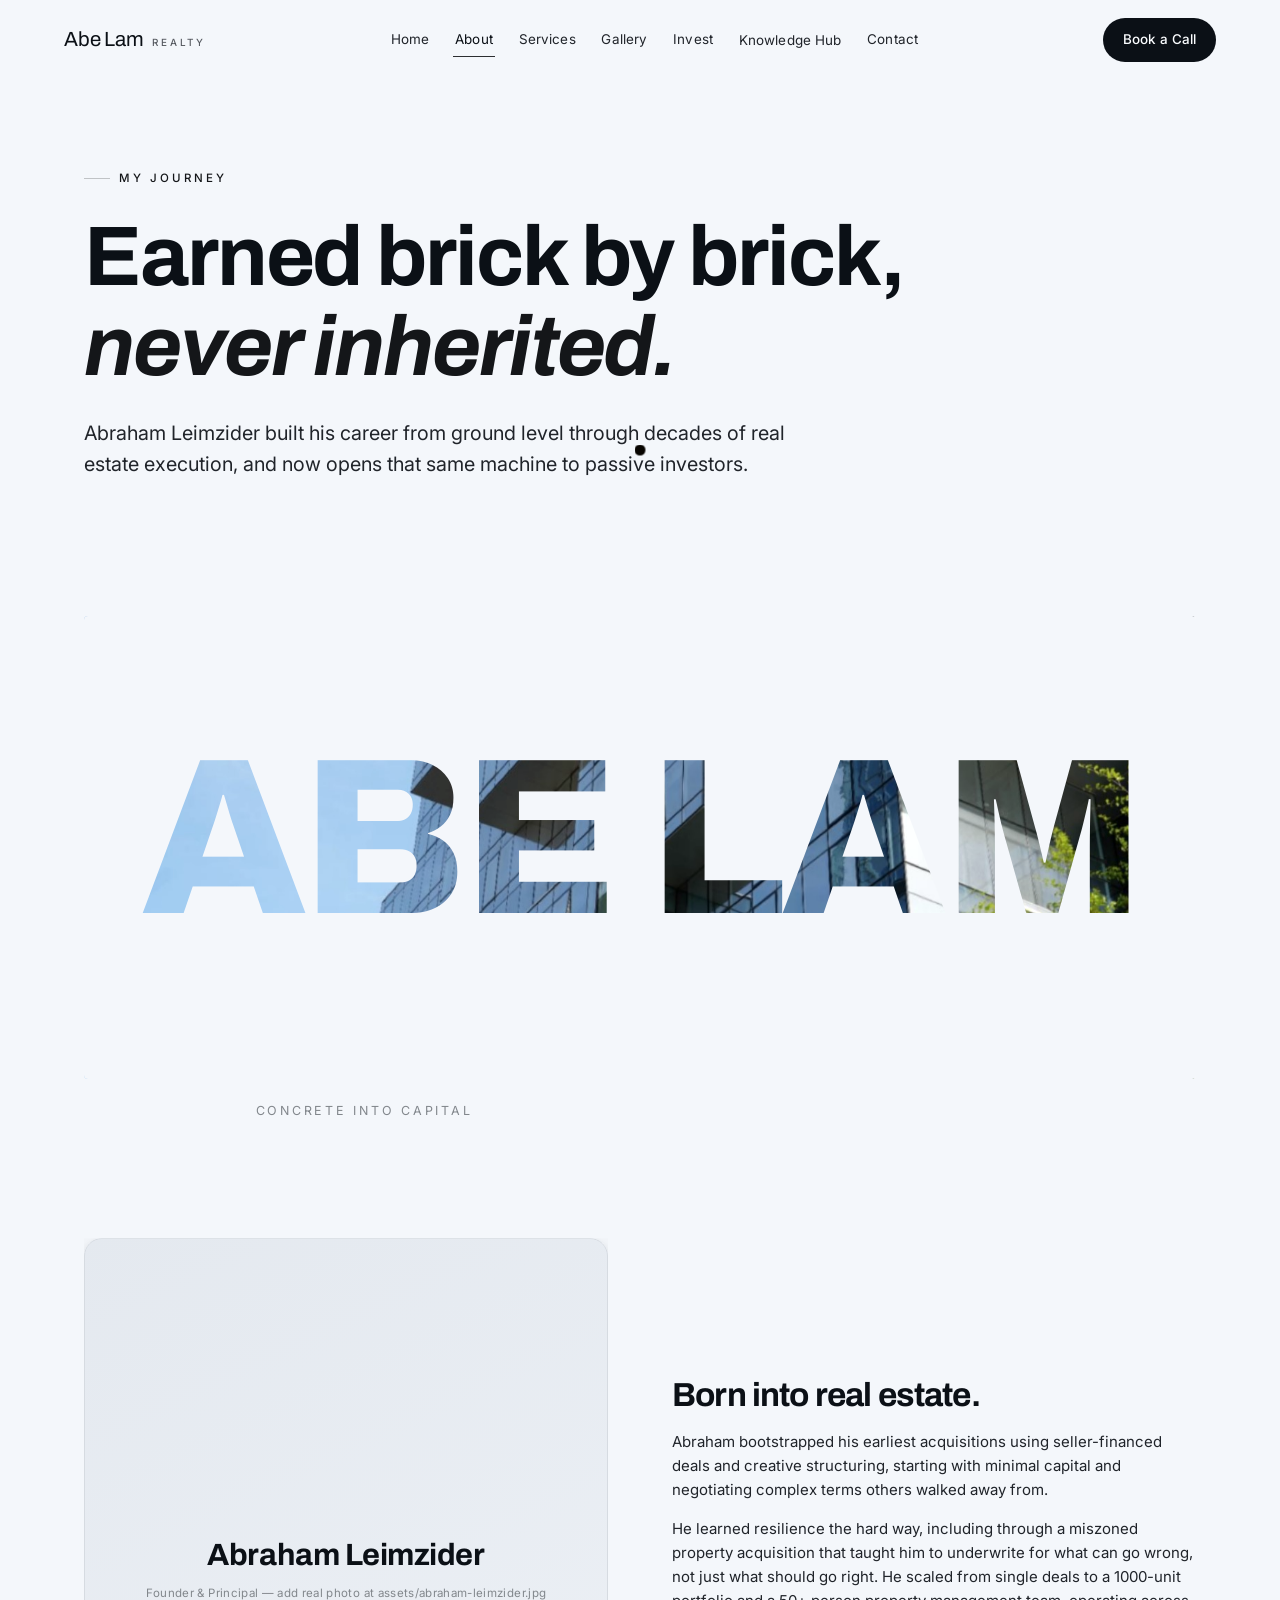
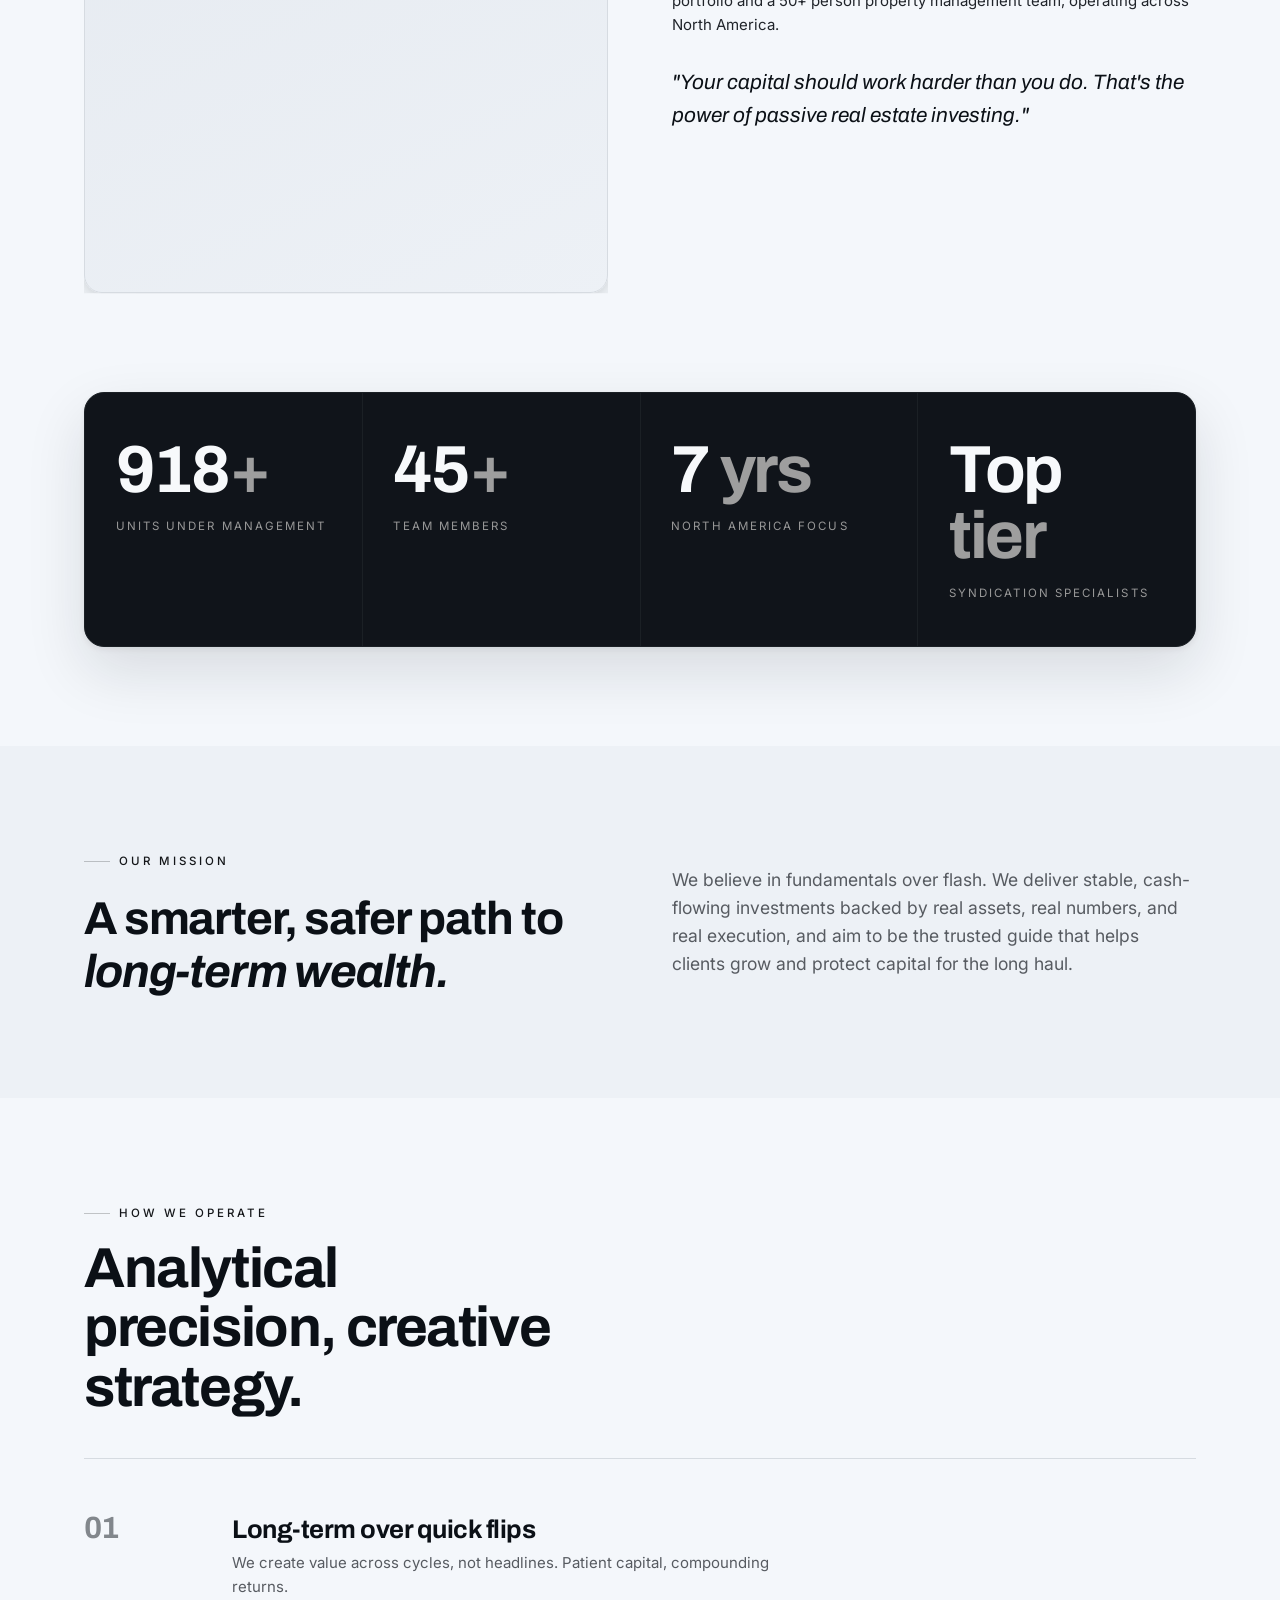
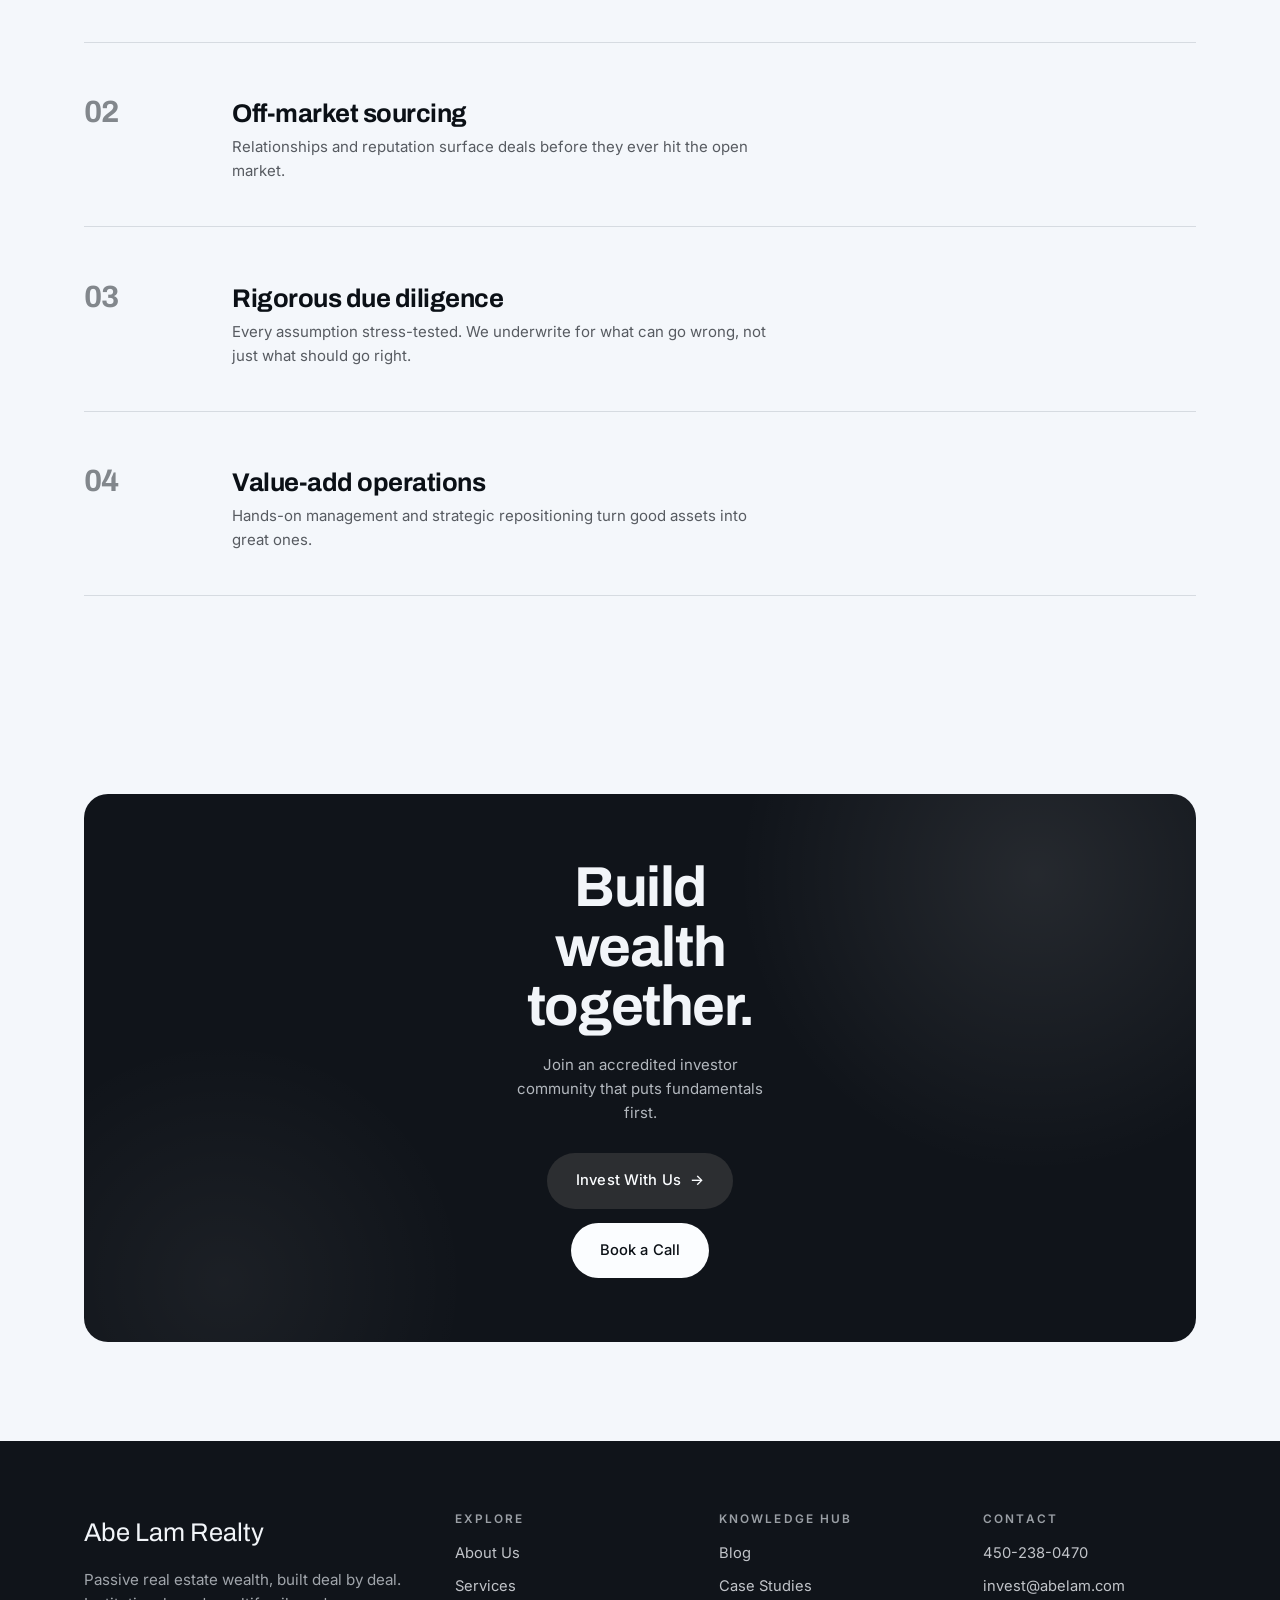
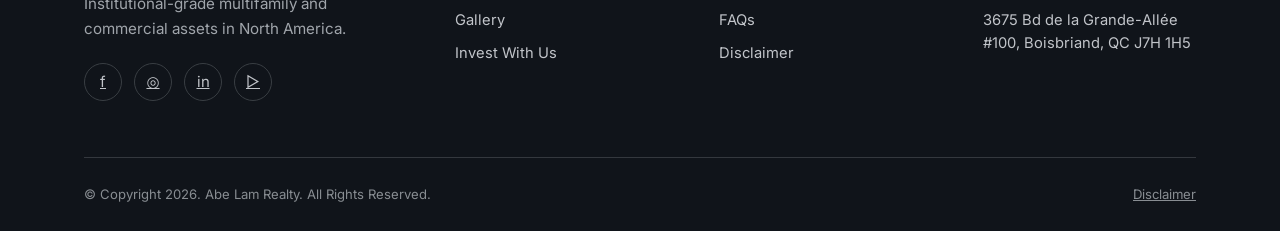
==== commit e105df54: "Crazy AI cinematic hero (night skyline flythrough) + bulletproof mobile reveals - New Higgsfield kli" ====
--- a/about.html
+++ b/about.html
@@ -3,6 +3,7 @@
 <head>
 <meta charset="UTF-8" />
 <meta name="viewport" content="width=device-width, initial-scale=1.0" />
+<meta http-equiv="Cache-Control" content="no-cache, must-revalidate" />
 <title>About Abraham Leimzider — Abe Lam Realty</title>
 <meta name="description" content="Abraham Leimzider built an 1000-unit portfolio brick by brick, deal by deal. The founder's journey, mission, and approach to passive real estate investing." />
 <link rel="preconnect" href="https://fonts.googleapis.com" />
@@ -142,6 +143,6 @@
 
 <script src="https://cdnjs.cloudflare.com/ajax/libs/gsap/3.12.5/gsap.min.js"></script>
 <script src="https://cdnjs.cloudflare.com/ajax/libs/gsap/3.12.5/ScrollTrigger.min.js"></script>
-<script src="main.js?v=9"></script>
+<script src="main.js?v=15"></script>
 </body>
 </html>
--- a/styles.css
+++ b/styles.css
@@ -426,7 +426,7 @@
 
 /* ===== Cinematic full-bleed video hero ===== */
 .hero-cine { position: relative; min-height: 100svh; display: grid; align-items: end; justify-items: start; padding: clamp(120px, 16vh, 180px) 0 clamp(64px, 11vh, 120px); overflow: hidden; background: var(--ink-bg); }
-.hero-cine-vid { position: absolute; inset: 0; width: 100%; height: 100%; object-fit: cover; z-index: 0; filter: saturate(0.5) contrast(1.05) brightness(0.95); }
+.hero-cine-vid { position: absolute; inset: 0; width: 100%; height: 100%; object-fit: cover; z-index: 0; filter: saturate(0.8) contrast(1.08) brightness(0.92); }
 .hero-cine-veil { position: absolute; inset: 0; z-index: 1; background: linear-gradient(to top, oklch(11% 0 0 / .86) 0%, oklch(11% 0 0 / .30) 46%, oklch(11% 0 0 / .55) 100%); }
 .hero-cine-inner { position: relative; z-index: 2; width: 100%; }
 .hero-cine .eyebrow { color: oklch(84% 0 0); }
@@ -482,6 +482,7 @@
 /* custom cursor */
 .cursor-dot { position: fixed; top: 0; left: 0; width: 11px; height: 11px; border-radius: 50%; background: oklch(99% 0 0); pointer-events: none; z-index: 9990; mix-blend-mode: difference; will-change: transform; transition: width .25s var(--ease), height .25s var(--ease); }
 .cursor-dot.big { width: 48px; height: 48px; }
+@media (hover: none), (pointer: coarse) { .cursor-dot { display: none !important; } }
 @media (hover: hover) and (pointer: fine) { body.has-cursor, body.has-cursor a, body.has-cursor button, body.has-cursor .acc-head, body.has-cursor input, body.has-cursor textarea, body.has-cursor select { cursor: none; } }
 @media (prefers-reduced-motion: reduce) { .cursor-dot { display: none; } }
 
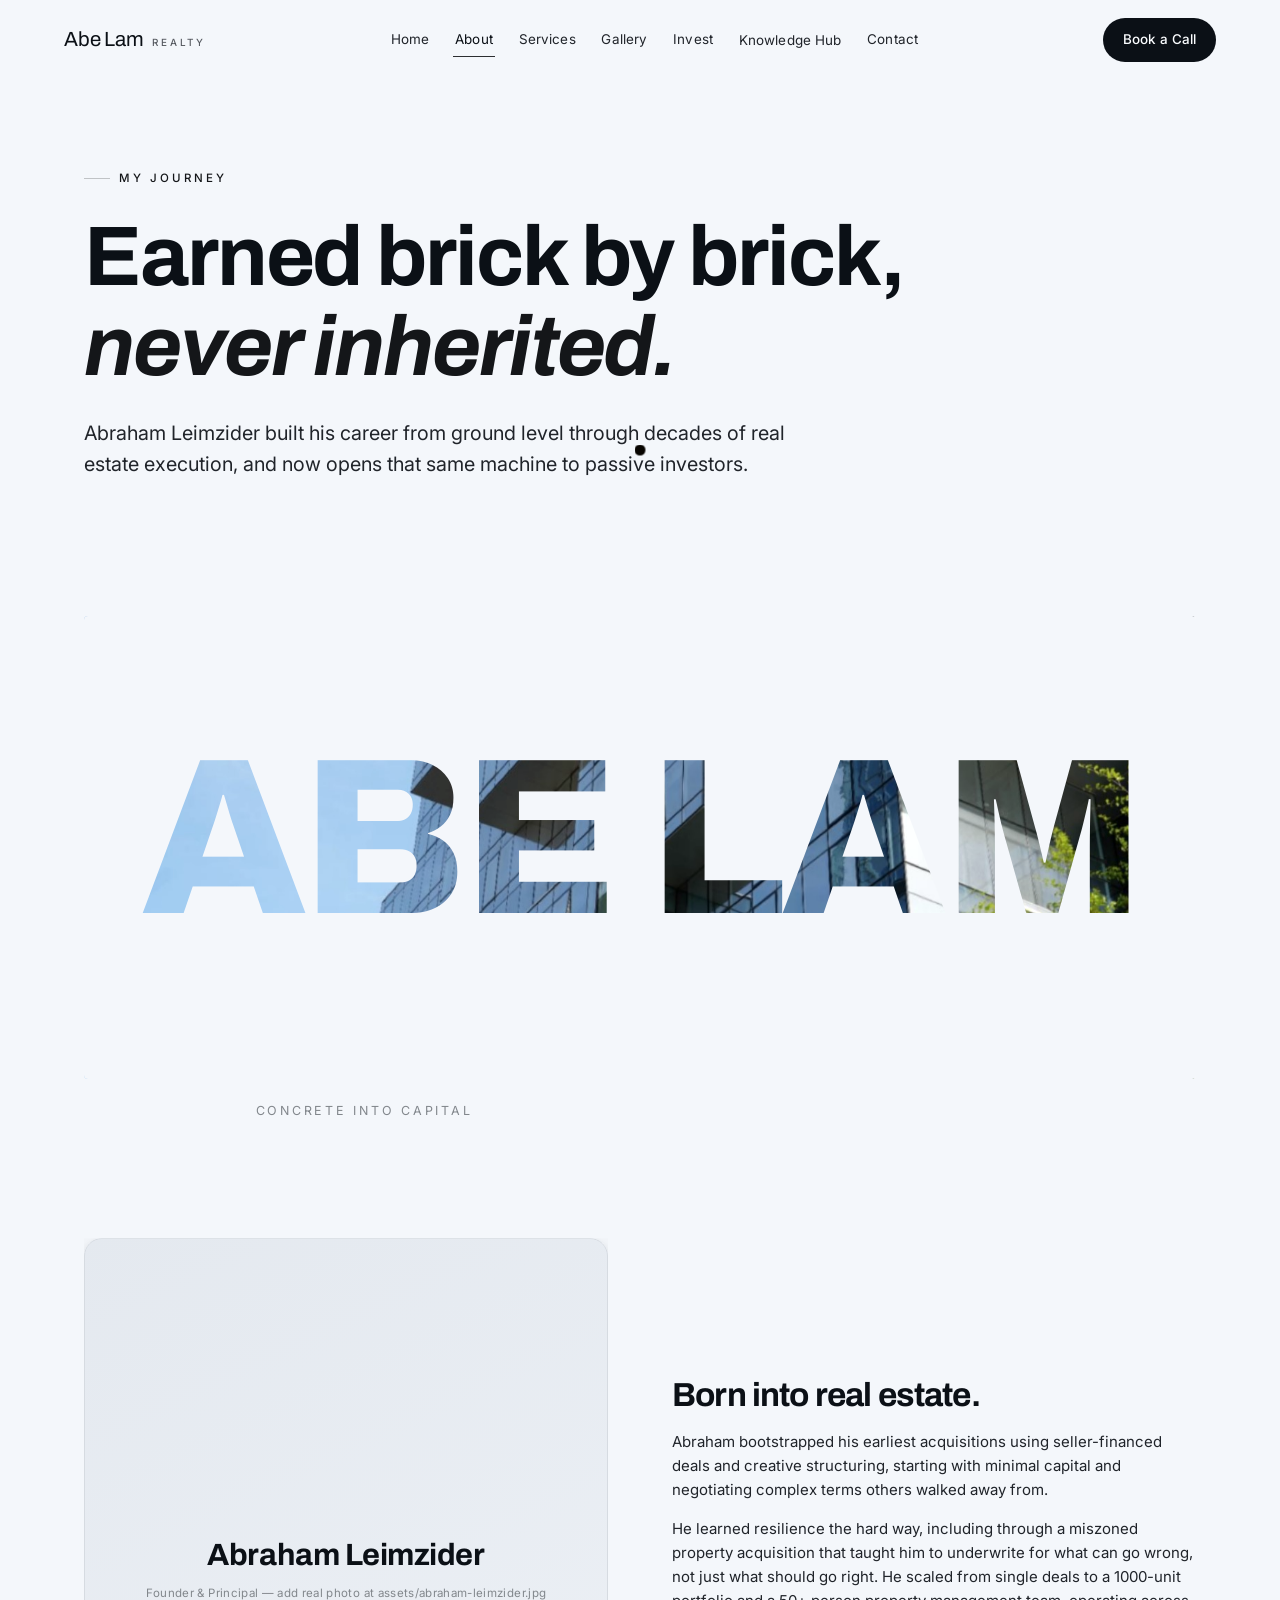
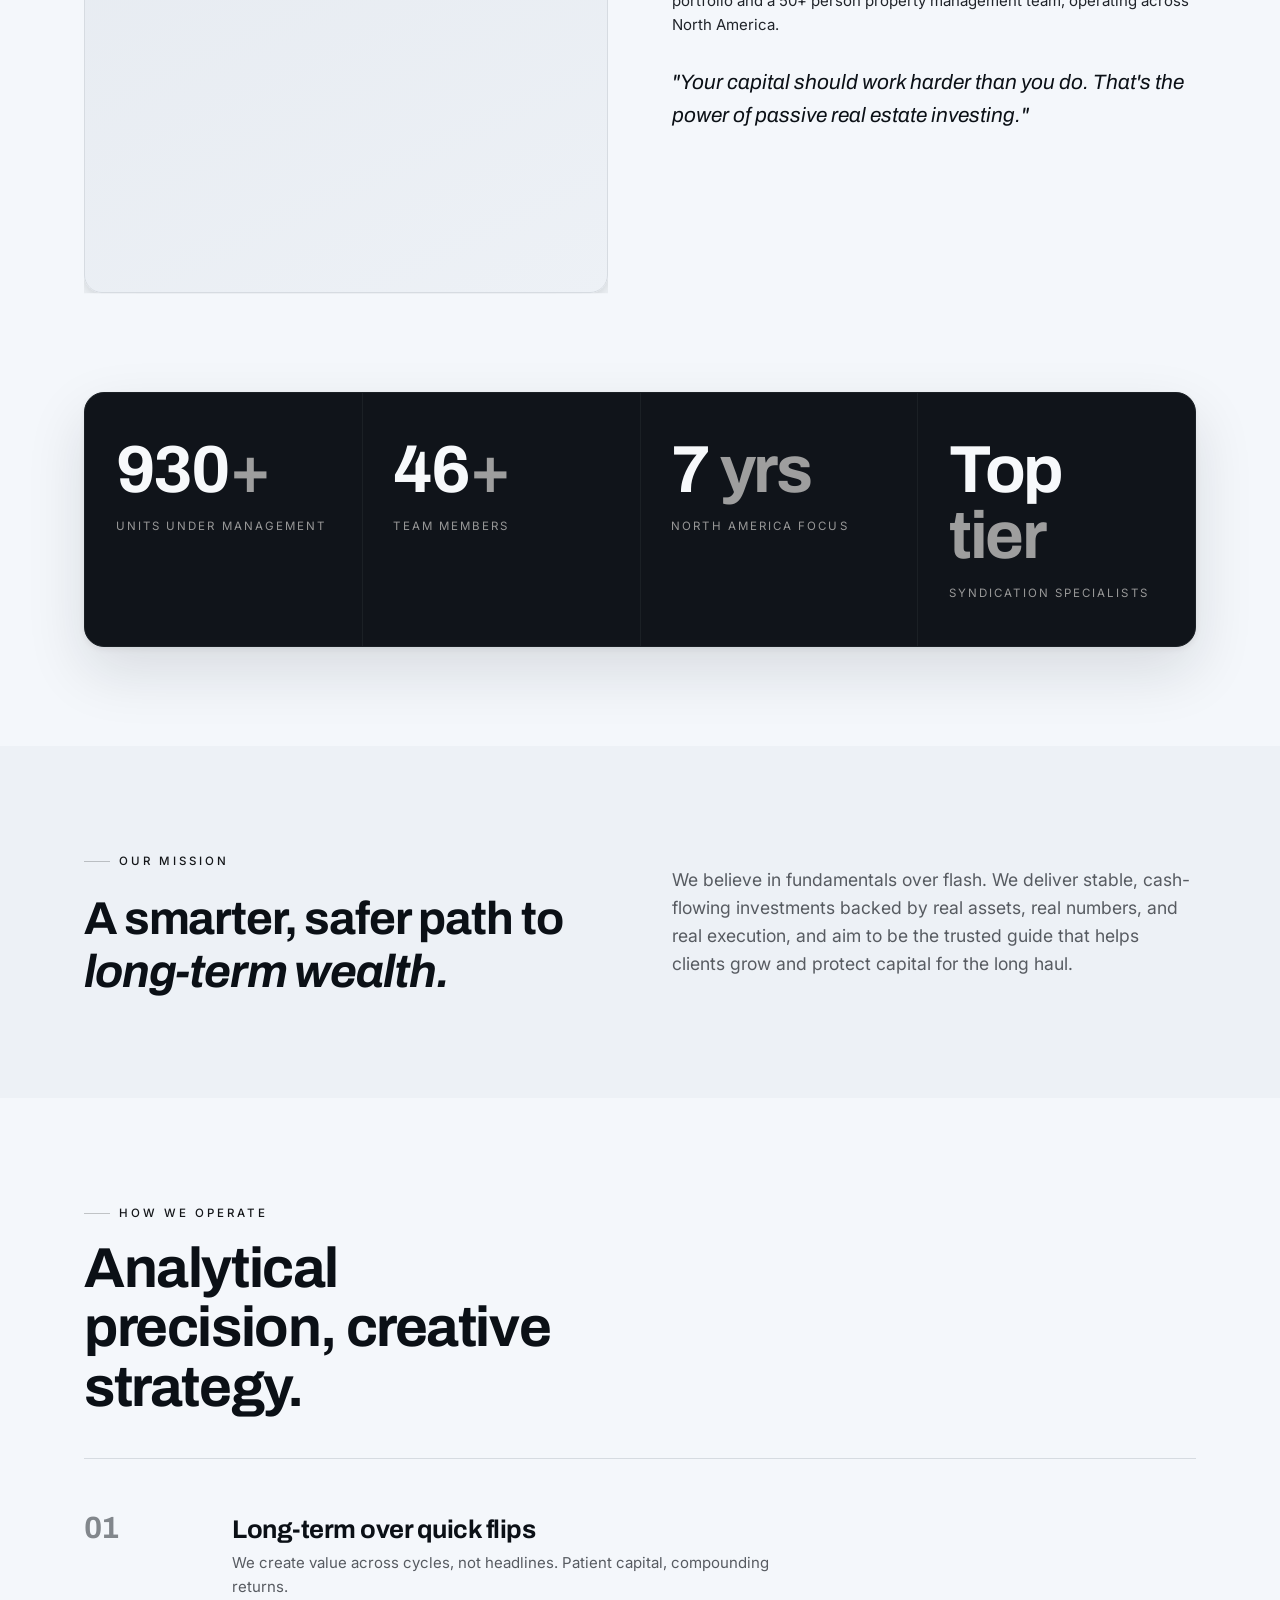
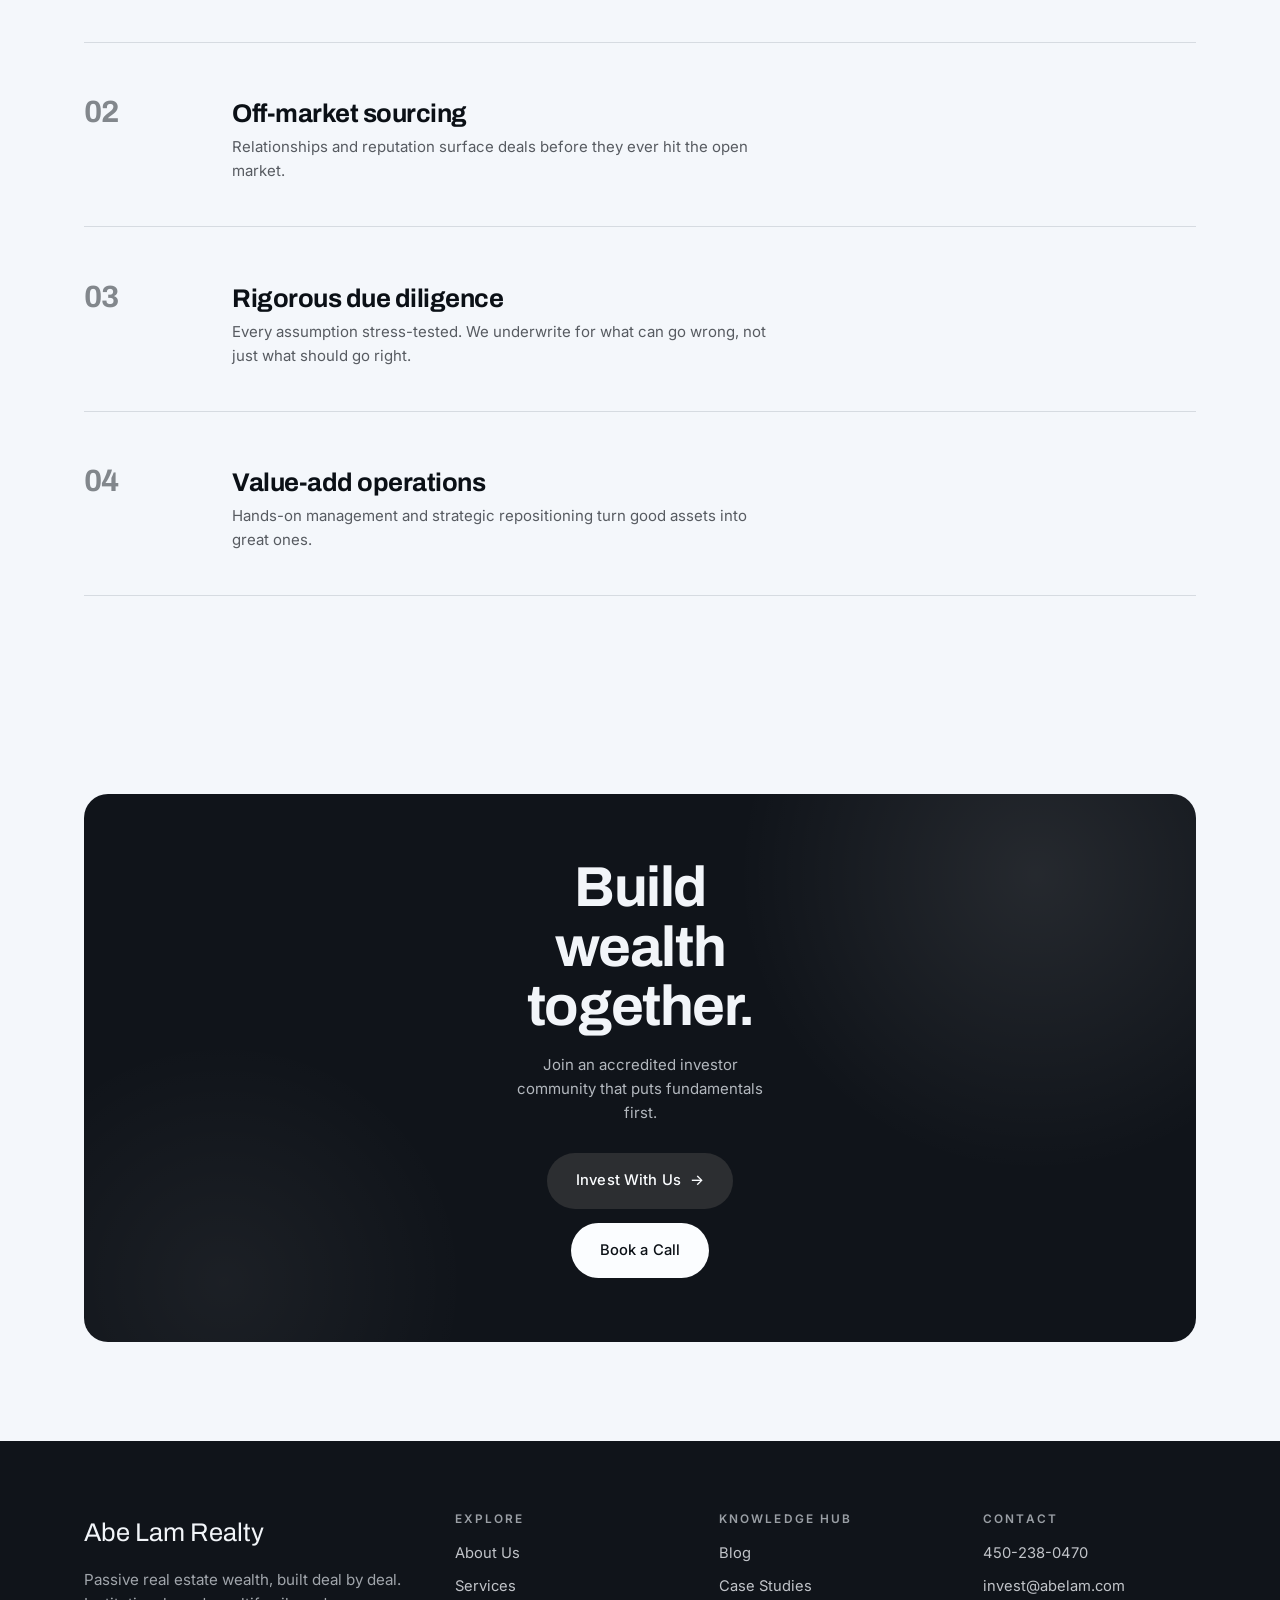
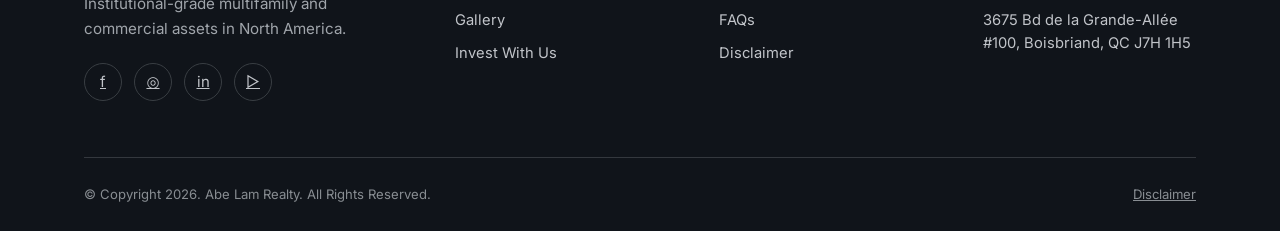
==== commit e9f4be6f: "Fix mobile menu: floating submenu + drawer that wouldn't open - Mobile nav is a clean full-screen sh" ====
--- a/about.html
+++ b/about.html
@@ -10,7 +10,7 @@
 <link rel="preconnect" href="https://fonts.gstatic.com" crossorigin />
 <link href="https://fonts.googleapis.com/css2?family=Archivo:ital,wght@0,400;0,500;0,600;0,700;0,800;1,500;1,600;1,700&family=Inter:wght@400;500;600&display=swap" rel="stylesheet" />
 <link rel="icon" href="favicon.svg" type="image/svg+xml" />
-<link rel="stylesheet" href="styles.css" />
+<link rel="stylesheet" href="styles.css?v=22" />
 </head>
 <body>
 <div class="scroll-prog" aria-hidden="true"></div>
@@ -143,6 +143,6 @@
 
 <script src="https://cdnjs.cloudflare.com/ajax/libs/gsap/3.12.5/gsap.min.js"></script>
 <script src="https://cdnjs.cloudflare.com/ajax/libs/gsap/3.12.5/ScrollTrigger.min.js"></script>
-<script src="main.js?v=15"></script>
+<script src="main.js?v=22"></script>
 </body>
 </html>
--- a/styles.css
+++ b/styles.css
@@ -508,9 +508,13 @@
   .post .go { justify-self: start; }
 }
 @media (max-width: 760px) {
-  .nav-links { position: fixed; inset: 0; flex-direction: column; justify-content: center; gap: 22px; background: oklch(98% 0.006 var(--hue) / 0.97); backdrop-filter: blur(16px); transform: translateY(-100%); transition: transform .5s var(--ease); }
-  .nav-links.open { transform: translateY(0); }
+  .nav-links { position: fixed; top: 0; left: 0; right: 0; bottom: 0; width: 100%; height: 100dvh; display: none; flex-direction: column; justify-content: center; gap: 22px; background: oklch(98% 0.006 var(--hue)); z-index: 805; overflow-y: auto; }
+  .nav-links.open { display: flex !important; }
   .nav-links a { font-size: 1.3rem; font-family: var(--serif); }
+  /* drawer has a light background, so force dark text + dark close-X even over the dark hero */
+  .nav .nav-links a { color: var(--ink-1) !important; }
+  .nav .nav-links a:hover, .nav .nav-links a[aria-current="page"] { color: var(--ink-0) !important; }
+  .nav .burger.x span { background: var(--ink-0) !important; }
   .nav-links .menu { position: static; transform: none; opacity: 1; visibility: visible; box-shadow: none; border: 0; background: transparent; text-align: center; padding: 0; }
   .nav-links .menu a { font-size: 0.95rem; font-family: var(--sans); }
   .burger { display: block; }
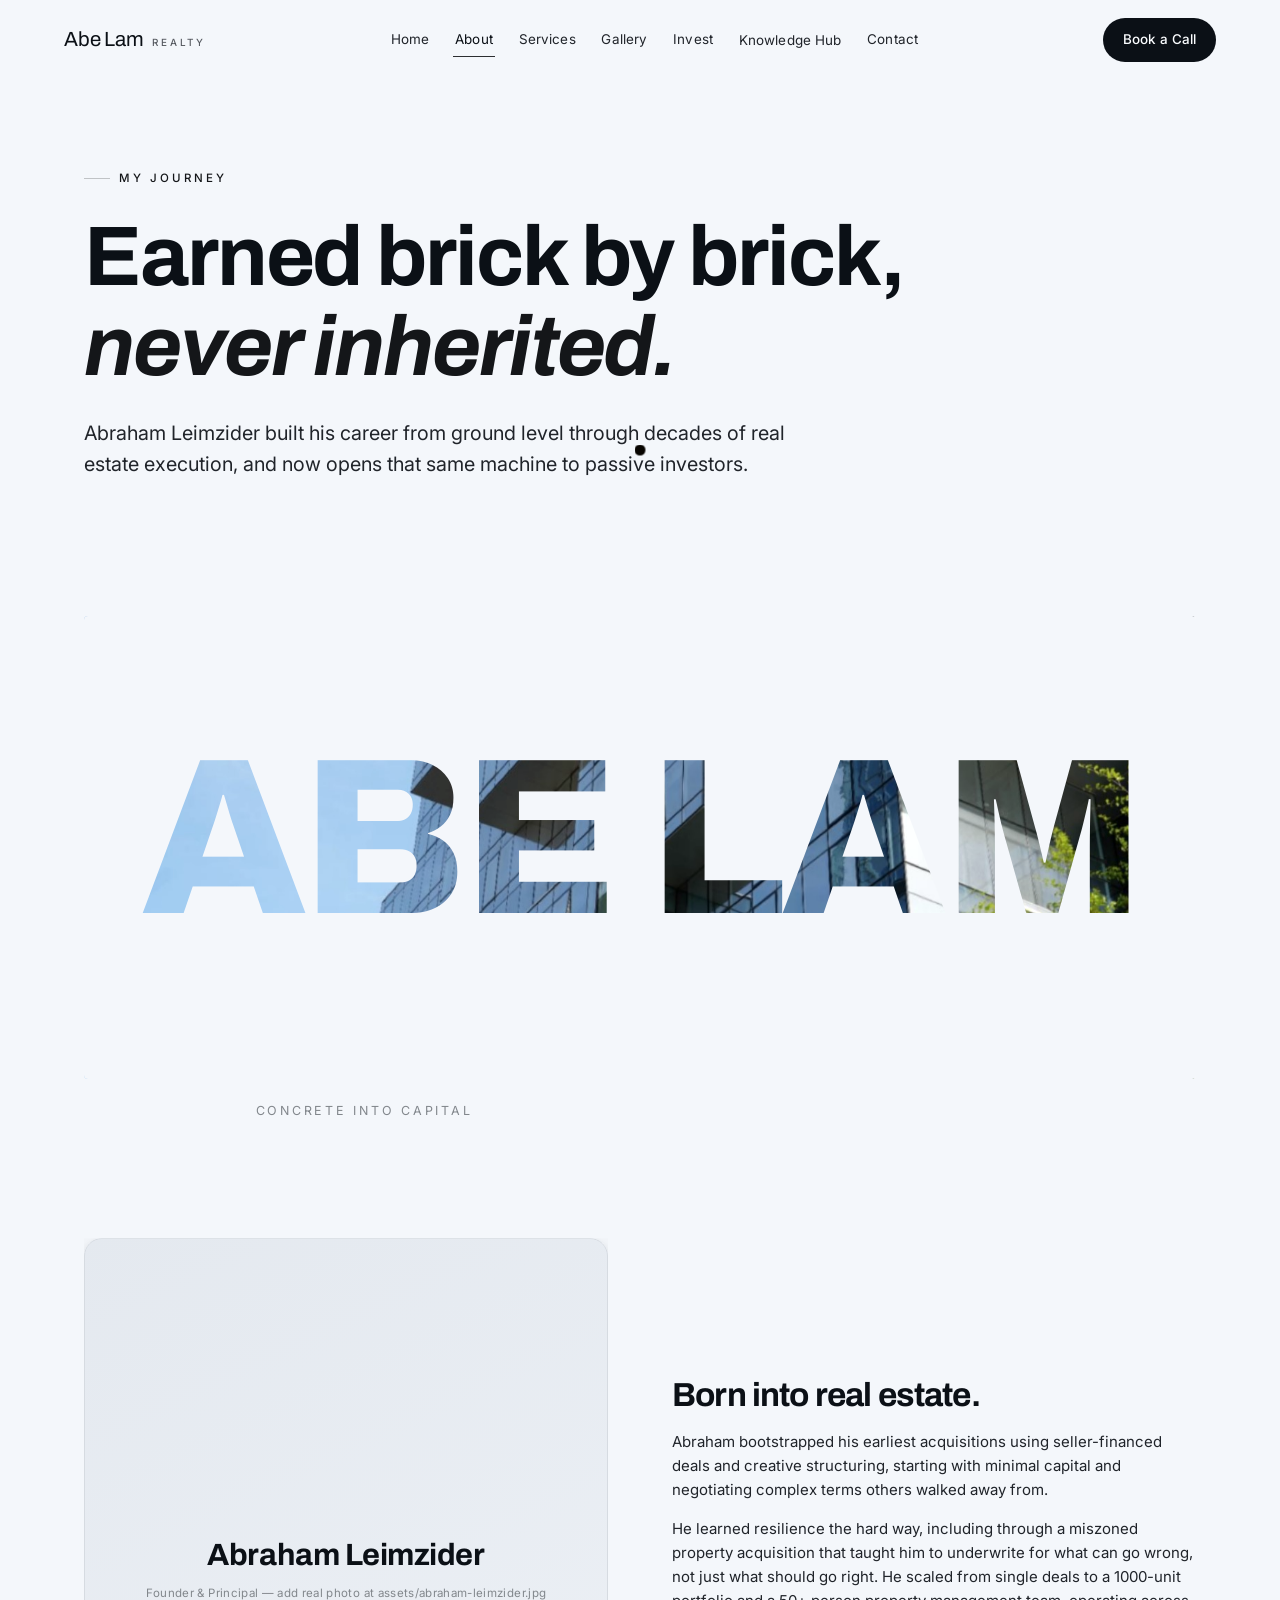
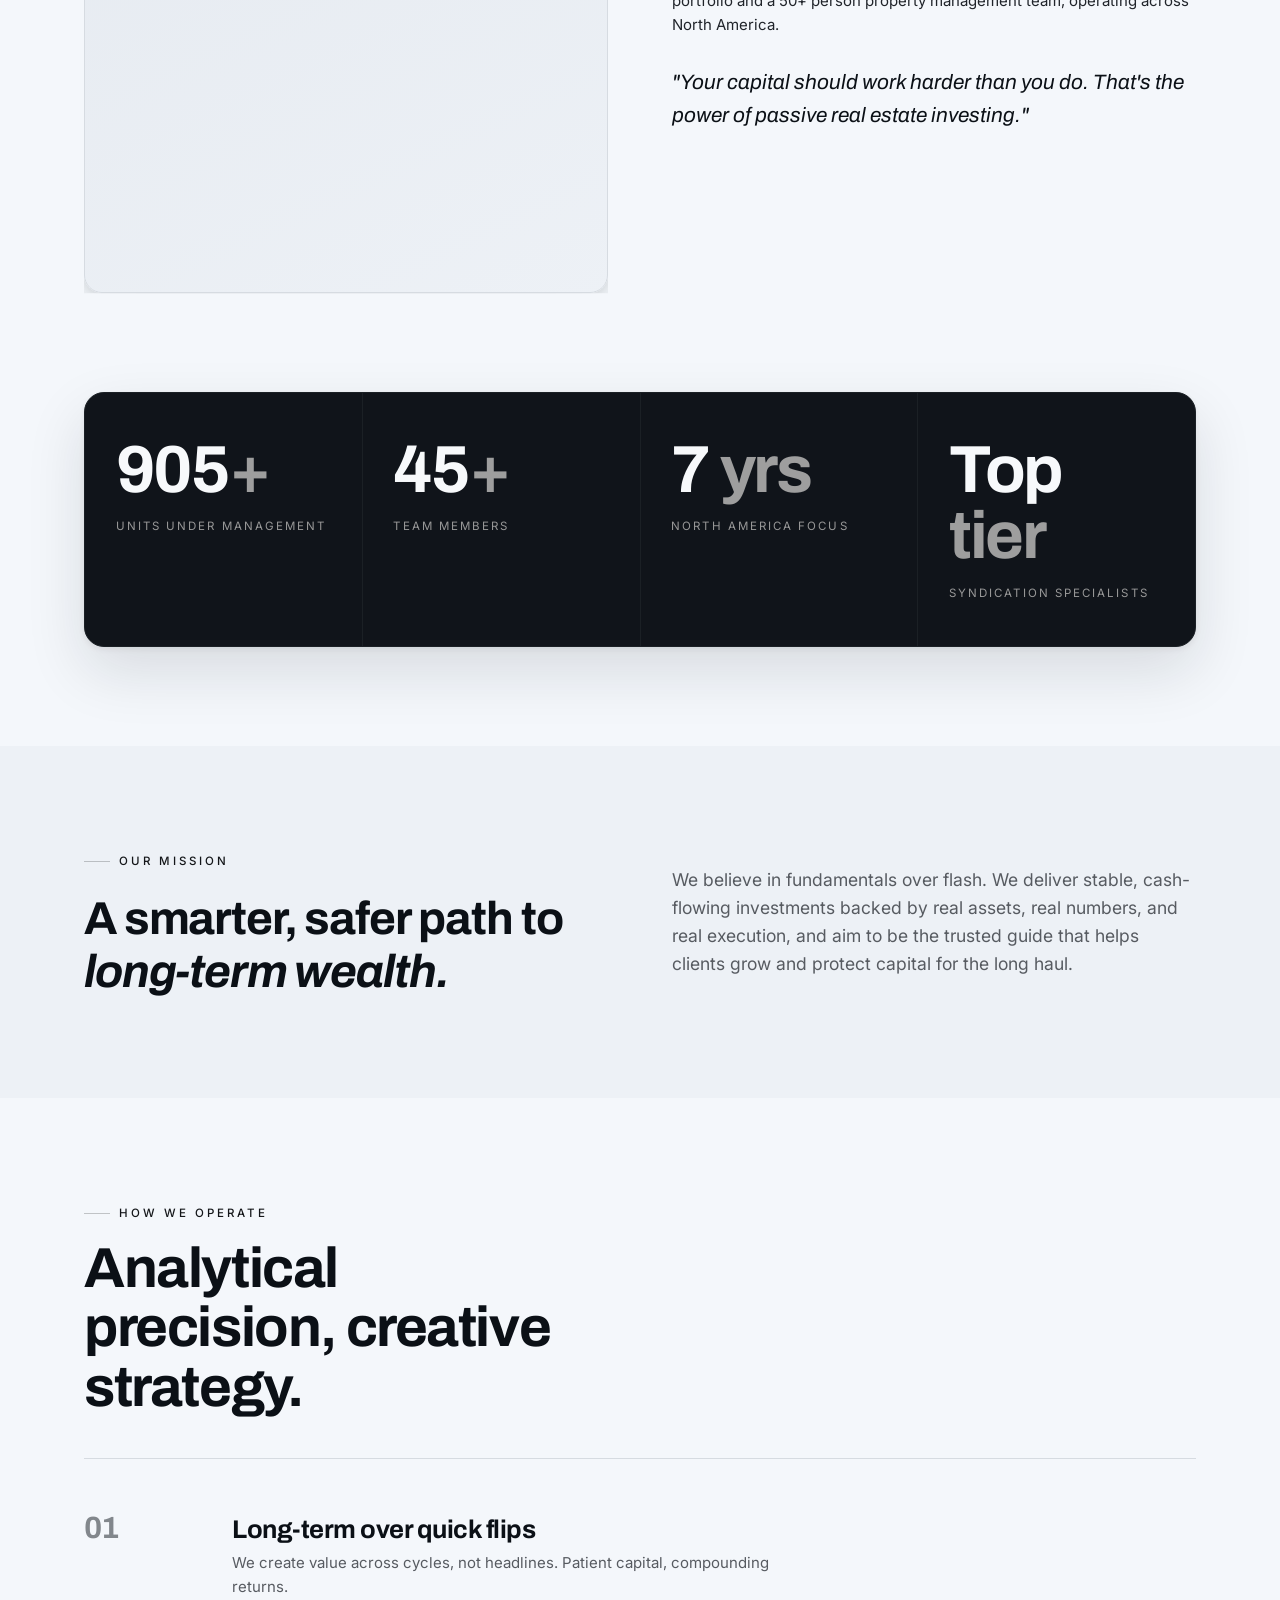
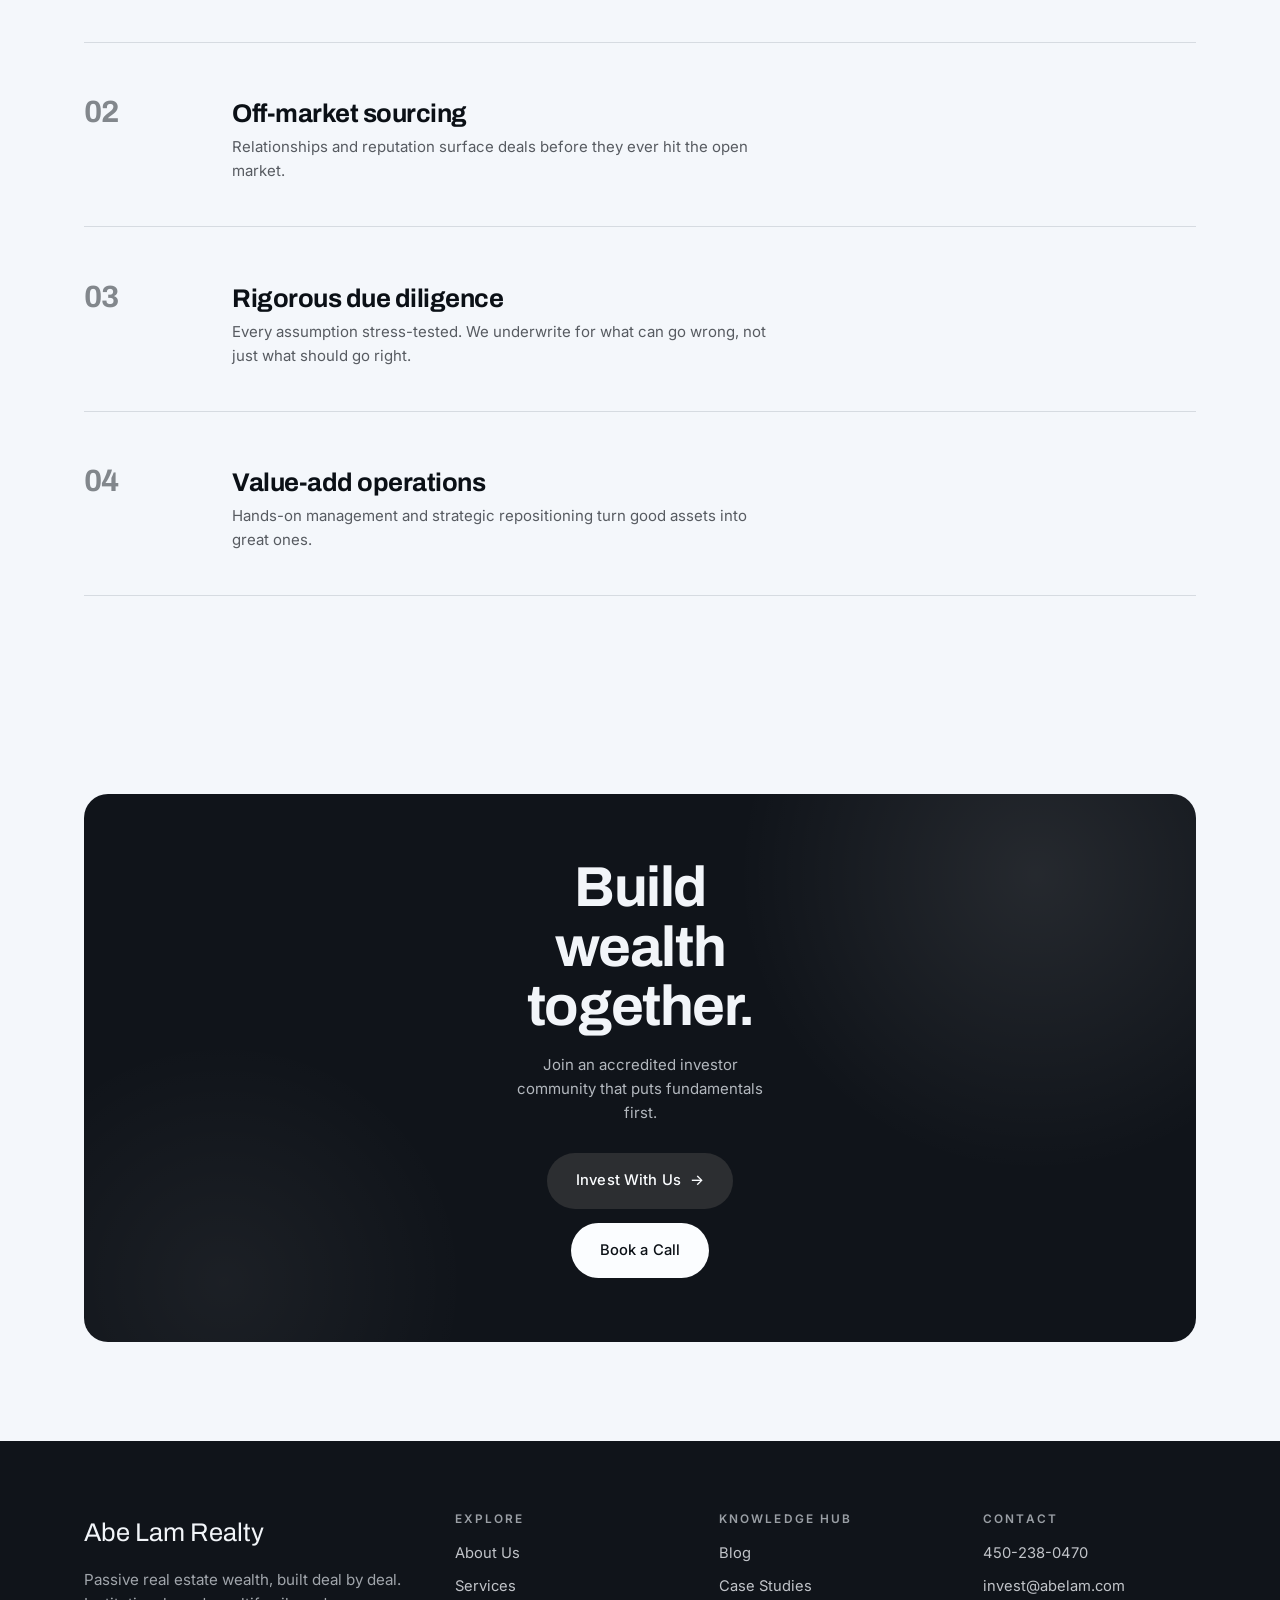
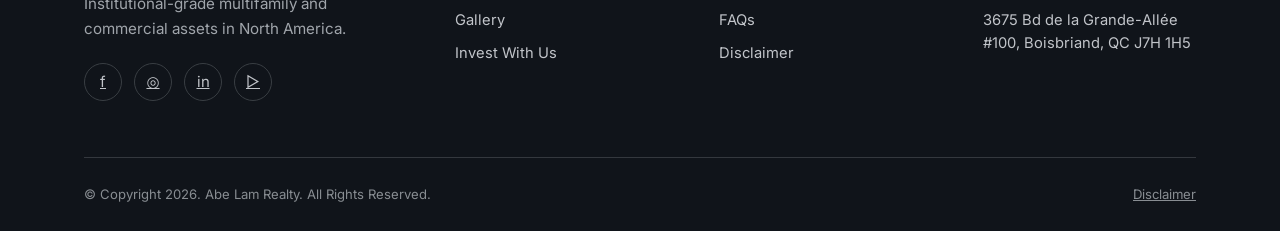
==== commit b04582c5: "Mobile polish: hero, blueprint, skyline, accordion, menu, bmorph - Remove hero scroll cue; center he" ====
--- a/about.html
+++ b/about.html
@@ -10,7 +10,7 @@
 <link rel="preconnect" href="https://fonts.gstatic.com" crossorigin />
 <link href="https://fonts.googleapis.com/css2?family=Archivo:ital,wght@0,400;0,500;0,600;0,700;0,800;1,500;1,600;1,700&family=Inter:wght@400;500;600&display=swap" rel="stylesheet" />
 <link rel="icon" href="favicon.svg" type="image/svg+xml" />
-<link rel="stylesheet" href="styles.css?v=22" />
+<link rel="stylesheet" href="styles.css?v=23" />
 </head>
 <body>
 <div class="scroll-prog" aria-hidden="true"></div>
@@ -143,6 +143,6 @@
 
 <script src="https://cdnjs.cloudflare.com/ajax/libs/gsap/3.12.5/gsap.min.js"></script>
 <script src="https://cdnjs.cloudflare.com/ajax/libs/gsap/3.12.5/ScrollTrigger.min.js"></script>
-<script src="main.js?v=22"></script>
+<script src="main.js?v=23"></script>
 </body>
 </html>
--- a/styles.css
+++ b/styles.css
@@ -515,8 +515,12 @@
   .nav .nav-links a { color: var(--ink-1) !important; }
   .nav .nav-links a:hover, .nav .nav-links a[aria-current="page"] { color: var(--ink-0) !important; }
   .nav .burger.x span { background: var(--ink-0) !important; }
-  .nav-links .menu { position: static; transform: none; opacity: 1; visibility: visible; box-shadow: none; border: 0; background: transparent; text-align: center; padding: 0; }
-  .nav-links .menu a { font-size: 0.95rem; font-family: var(--sans); }
+  /* Knowledge Hub collapses in the drawer: tap to expand its items (not all shown at once) */
+  .nav-links .menu { display: none; position: static; transform: none; opacity: 1; visibility: visible; box-shadow: none; border: 0; background: transparent; text-align: center; padding: 0; margin-top: 4px; }
+  .nav-links .has-menu.expanded .menu { display: block; }
+  .nav-links .menu a { font-size: 0.98rem; font-family: var(--sans); color: var(--ink-2); padding: 7px 0; }
+  .nav-links .has-menu > a::after { content: " +"; opacity: 0.5; font-weight: 400; }
+  .nav-links .has-menu.expanded > a::after { content: " \2212"; }
   .burger { display: block; }
   .gal { columns: 2 160px; }
   .footer-grid { grid-template-columns: 1fr; }
@@ -701,7 +705,12 @@
 .bmorph-knockout { position: absolute; inset: 0; width: 100%; height: 100%; will-change: opacity; }
 .bmorph-knockout .ko-rect { fill: var(--paper-1); }
 .bmorph-cap { text-align: center; margin-top: 22px; font-size: 0.78rem; letter-spacing: 0.22em; text-transform: uppercase; color: var(--ink-3); }
-@media (max-width: 700px) { .bmorph-stage { aspect-ratio: 4 / 3; } }
+@media (max-width: 700px) { .bmorph-stage { aspect-ratio: 5 / 2; } }
+@media (max-width: 760px) {
+  .hero-cine { align-items: center; padding: clamp(108px, 17vh, 150px) 0 clamp(64px, 12vh, 104px); }
+  .hero-cine h1 { font-size: clamp(2.4rem, 11vw, 3.4rem); margin: 0.22em 0 0.5em; }
+  .hero-cine .lead { font-size: 0.98rem; max-width: 36ch; }
+}
 
 /* ===== Services: horizontal cinematic scroll (dark, full-screen panels) ===== */
 .hshow { position: relative; background: var(--ink-bg); }
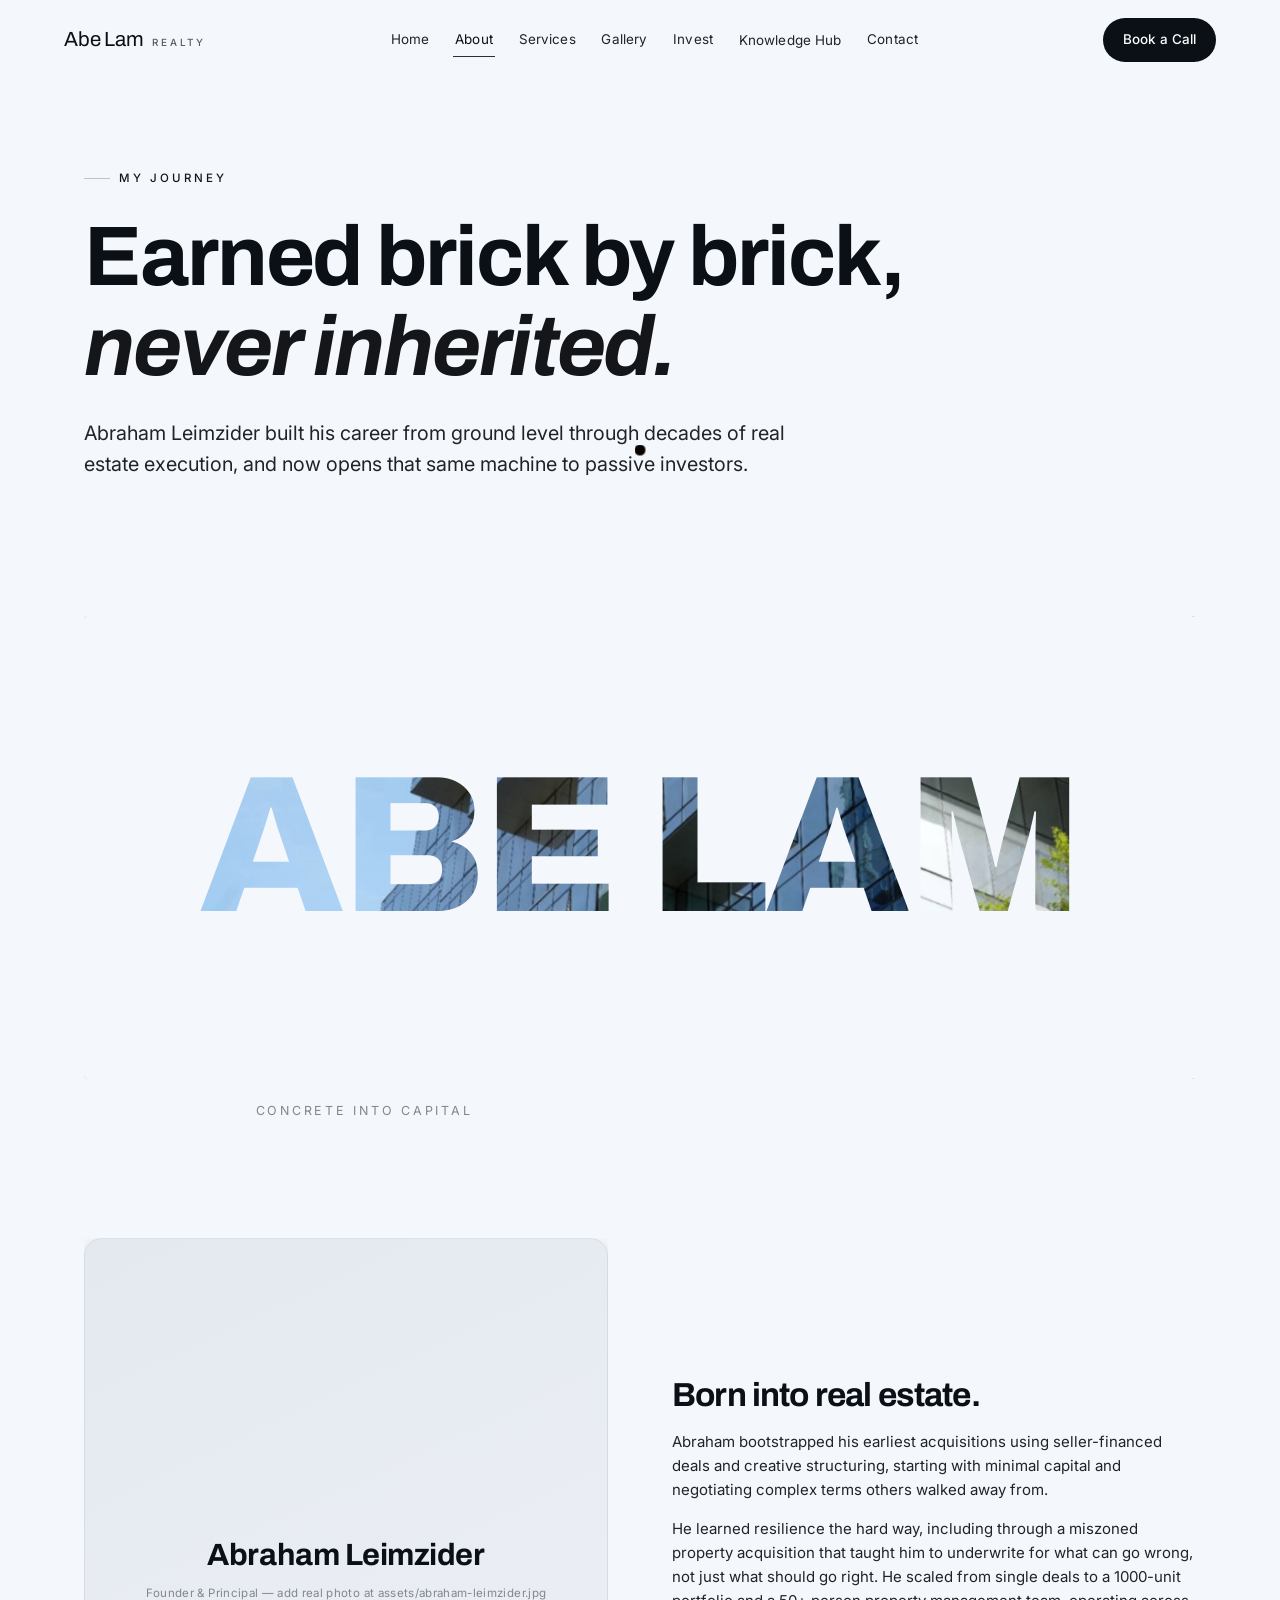
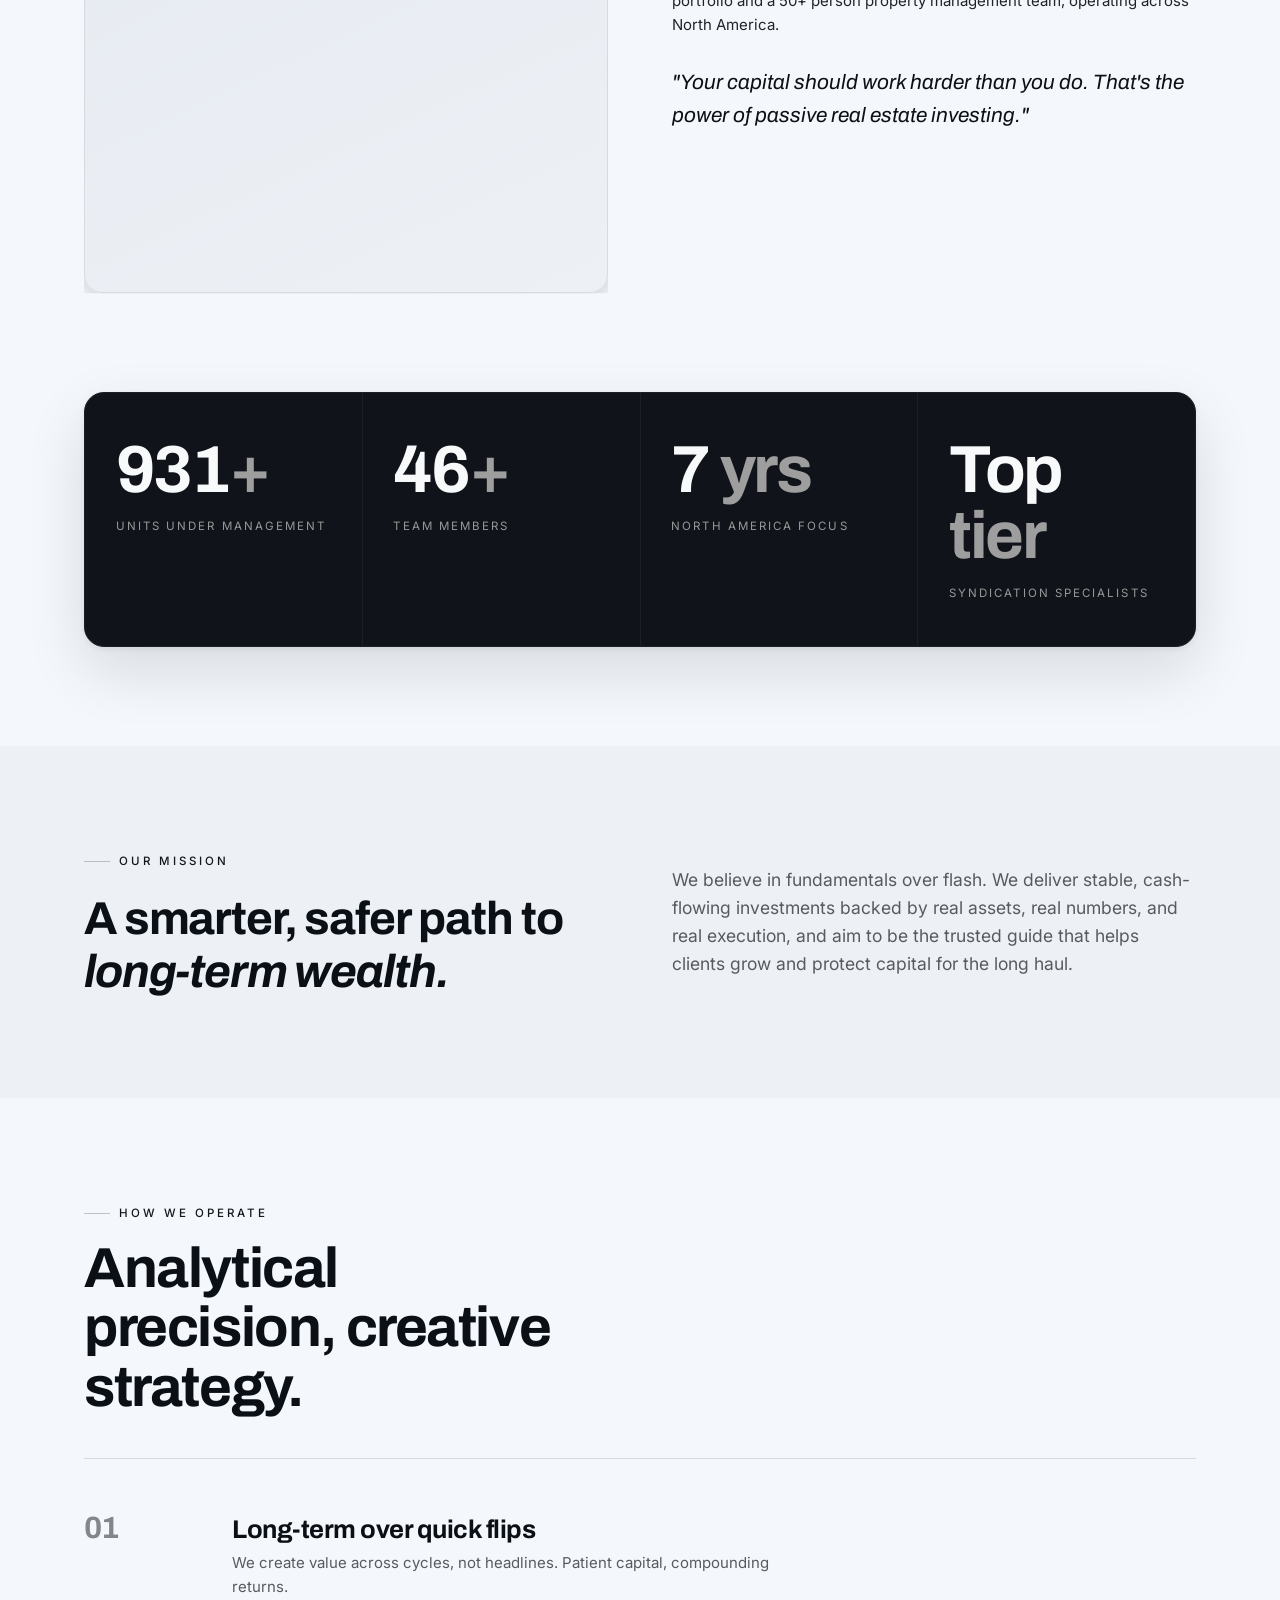
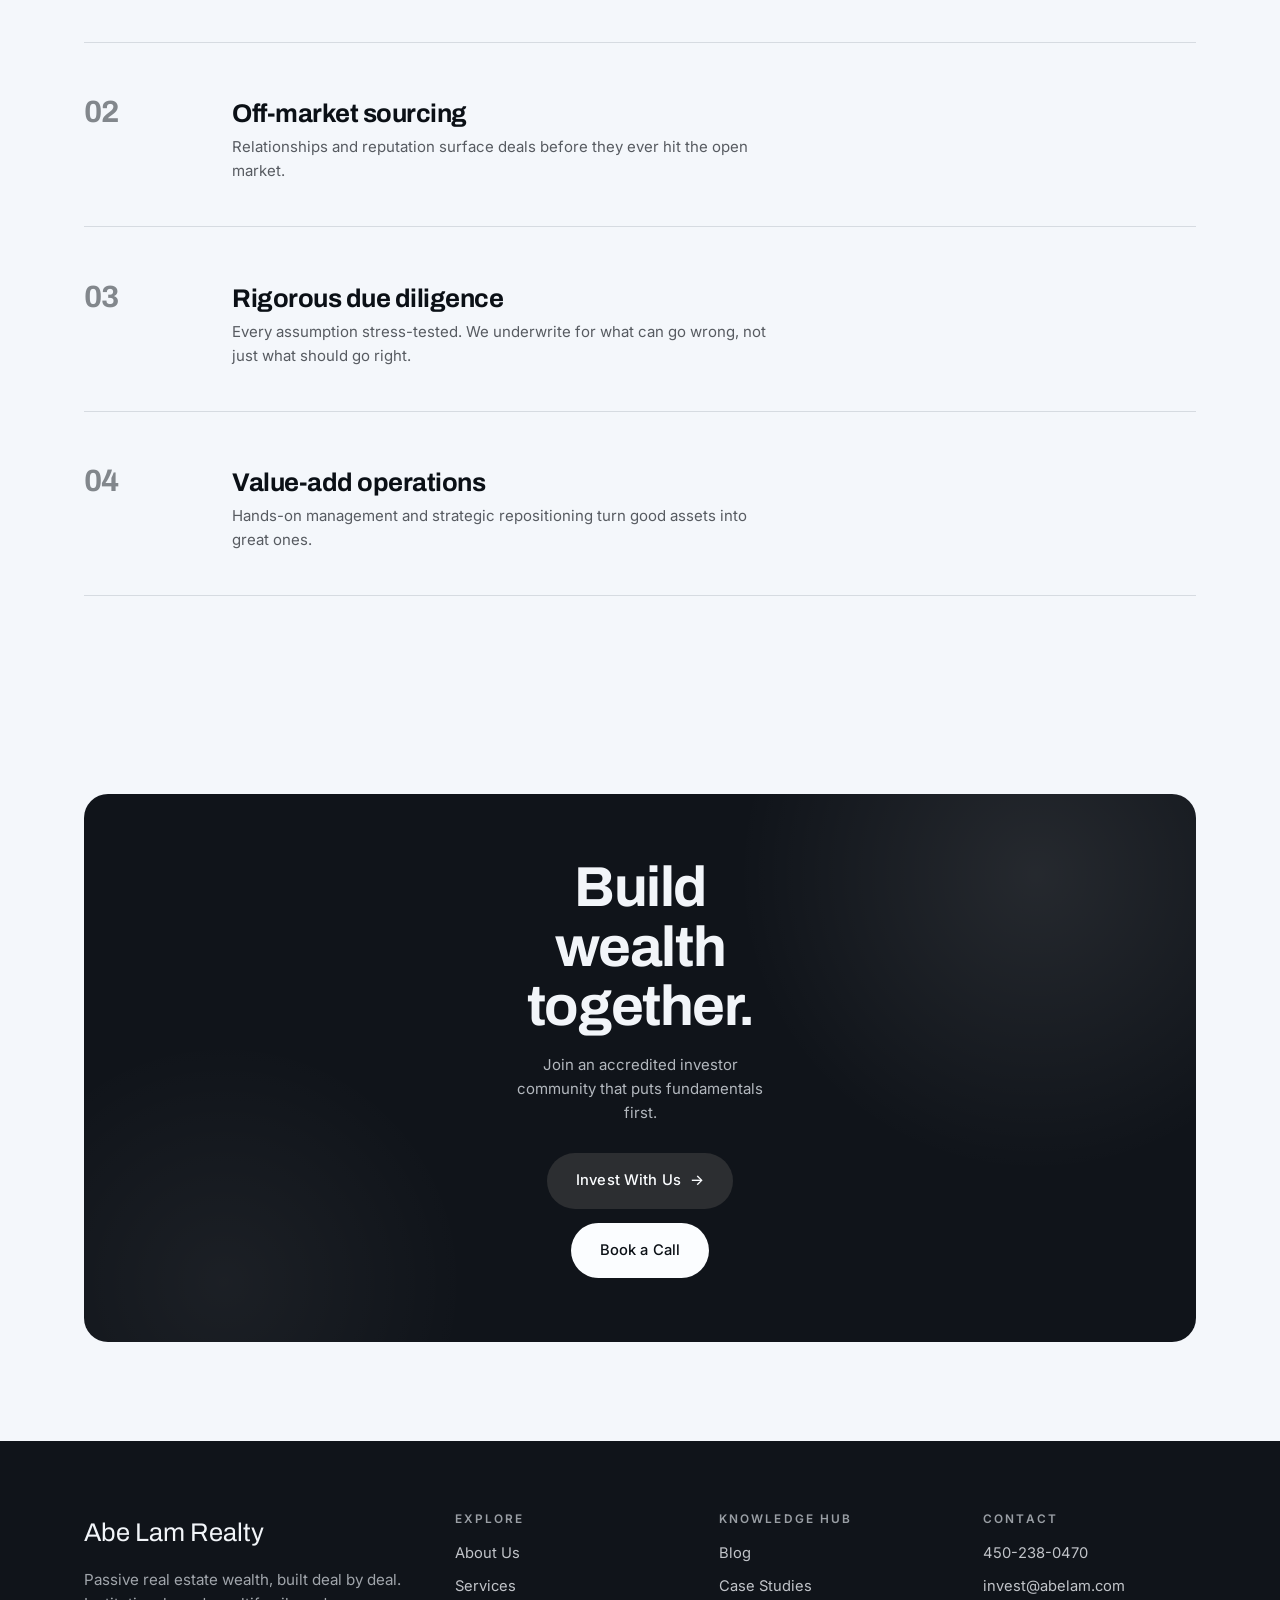
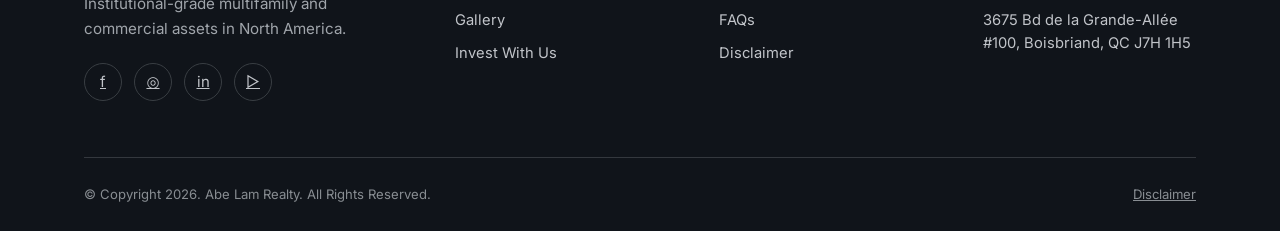
==== commit 23210ca0: "Mobile: static building backdrop, remove Knowledge Hub +, ABE LAM never crops - Blueprint building i" ====
--- a/about.html
+++ b/about.html
@@ -10,7 +10,7 @@
 <link rel="preconnect" href="https://fonts.gstatic.com" crossorigin />
 <link href="https://fonts.googleapis.com/css2?family=Archivo:ital,wght@0,400;0,500;0,600;0,700;0,800;1,500;1,600;1,700&family=Inter:wght@400;500;600&display=swap" rel="stylesheet" />
 <link rel="icon" href="favicon.svg" type="image/svg+xml" />
-<link rel="stylesheet" href="styles.css?v=23" />
+<link rel="stylesheet" href="styles.css?v=30" />
 </head>
 <body>
 <div class="scroll-prog" aria-hidden="true"></div>
@@ -45,11 +45,11 @@
   <div class="wrap">
     <div class="bmorph-stage">
       <img class="bmorph-photo" src="assets/property-tower.jpg" alt="Condominium tower" />
-      <svg class="bmorph-knockout" viewBox="0 0 1200 500" preserveAspectRatio="xMidYMid slice" aria-hidden="true">
+      <svg class="bmorph-knockout" viewBox="0 0 1200 500" preserveAspectRatio="xMidYMid meet" aria-hidden="true">
         <defs>
           <mask id="wm-abelam">
             <rect width="1200" height="500" fill="white" />
-            <text x="600" y="320" text-anchor="middle" font-family="Archivo, sans-serif" font-weight="800" font-size="240" letter-spacing="-6" fill="black">ABE LAM</text>
+            <text x="600" y="318" text-anchor="middle" font-family="Archivo, sans-serif" font-weight="800" font-size="210" letter-spacing="-4" fill="black">ABE LAM</text>
           </mask>
         </defs>
         <rect class="ko-rect" width="1200" height="500" mask="url(#wm-abelam)" />
@@ -143,6 +143,6 @@
 
 <script src="https://cdnjs.cloudflare.com/ajax/libs/gsap/3.12.5/gsap.min.js"></script>
 <script src="https://cdnjs.cloudflare.com/ajax/libs/gsap/3.12.5/ScrollTrigger.min.js"></script>
-<script src="main.js?v=23"></script>
+<script src="main.js?v=30"></script>
 </body>
 </html>
--- a/styles.css
+++ b/styles.css
@@ -519,8 +519,6 @@
   .nav-links .menu { display: none; position: static; transform: none; opacity: 1; visibility: visible; box-shadow: none; border: 0; background: transparent; text-align: center; padding: 0; margin-top: 4px; }
   .nav-links .has-menu.expanded .menu { display: block; }
   .nav-links .menu a { font-size: 0.98rem; font-family: var(--sans); color: var(--ink-2); padding: 7px 0; }
-  .nav-links .has-menu > a::after { content: " +"; opacity: 0.5; font-weight: 400; }
-  .nav-links .has-menu.expanded > a::after { content: " \2212"; }
   .burger { display: block; }
   .gal { columns: 2 160px; }
   .footer-grid { grid-template-columns: 1fr; }
@@ -697,6 +695,8 @@
 .bp-line { fill: none; stroke: oklch(88% 0 0); stroke-width: 1.6; stroke-linecap: round; stroke-linejoin: round; }
 .bp-words { grid-area: 1 / 1; font-family: var(--serif); font-weight: 700; font-size: clamp(2.1rem, 5.6vw, 4.8rem); letter-spacing: -0.03em; color: oklch(98% 0 0); text-align: center; max-width: 16ch; line-height: 1.04; }
 .bp-words span { display: inline-block; will-change: transform, opacity; }
+/* mobile blueprint: building stays a clean soft backdrop behind the headline (static, can't break) */
+@media (max-width: 900px) { .blueprint .bp-build { opacity: 0.5; } }
 
 /* ===== Building-into-text morph (real condo photo collapses into letters) ===== */
 .bmorph { background: var(--paper-1); padding-block: clamp(48px, 9vh, 110px); overflow: hidden; }
@@ -705,7 +705,7 @@
 .bmorph-knockout { position: absolute; inset: 0; width: 100%; height: 100%; will-change: opacity; }
 .bmorph-knockout .ko-rect { fill: var(--paper-1); }
 .bmorph-cap { text-align: center; margin-top: 22px; font-size: 0.78rem; letter-spacing: 0.22em; text-transform: uppercase; color: var(--ink-3); }
-@media (max-width: 700px) { .bmorph-stage { aspect-ratio: 5 / 2; } }
+@media (max-width: 700px) { .bmorph-stage { aspect-ratio: 12 / 5; } }
 @media (max-width: 760px) {
   .hero-cine { align-items: center; padding: clamp(108px, 17vh, 150px) 0 clamp(64px, 12vh, 104px); }
   .hero-cine h1 { font-size: clamp(2.4rem, 11vw, 3.4rem); margin: 0.22em 0 0.5em; }
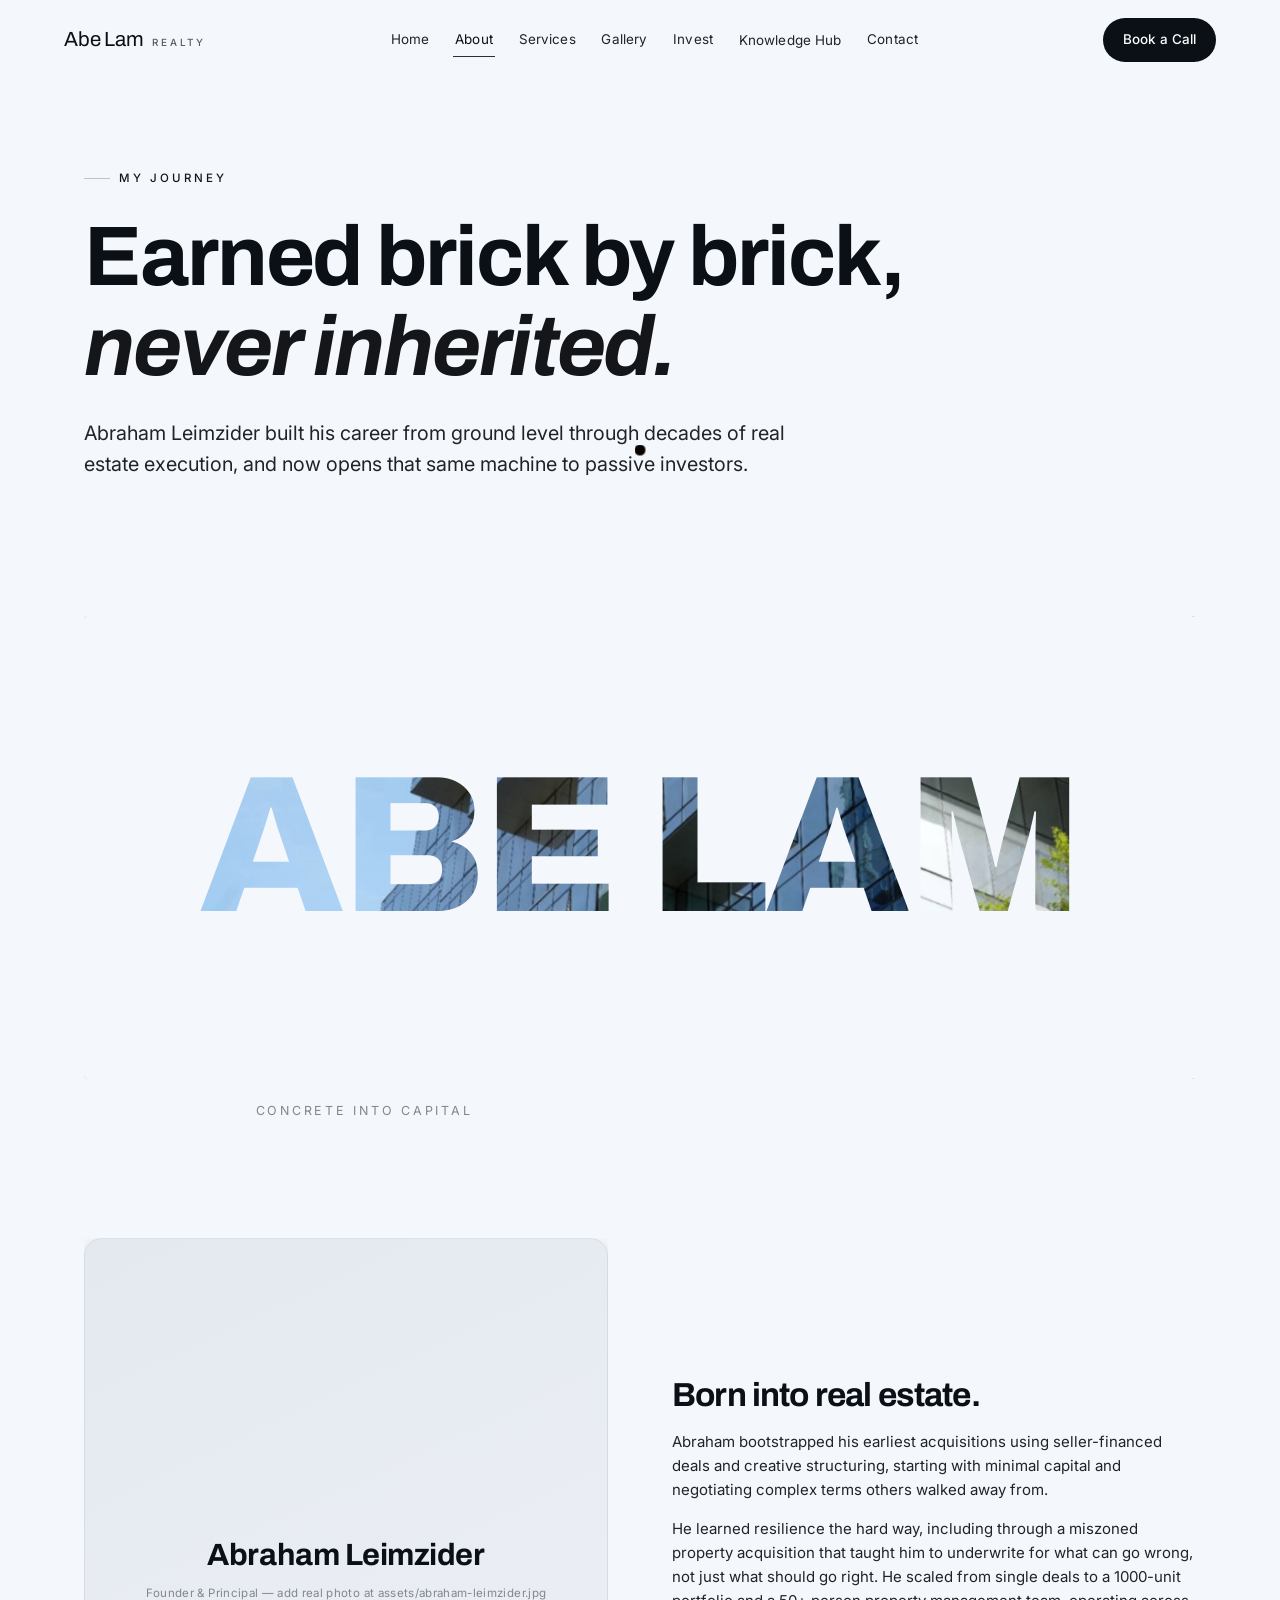
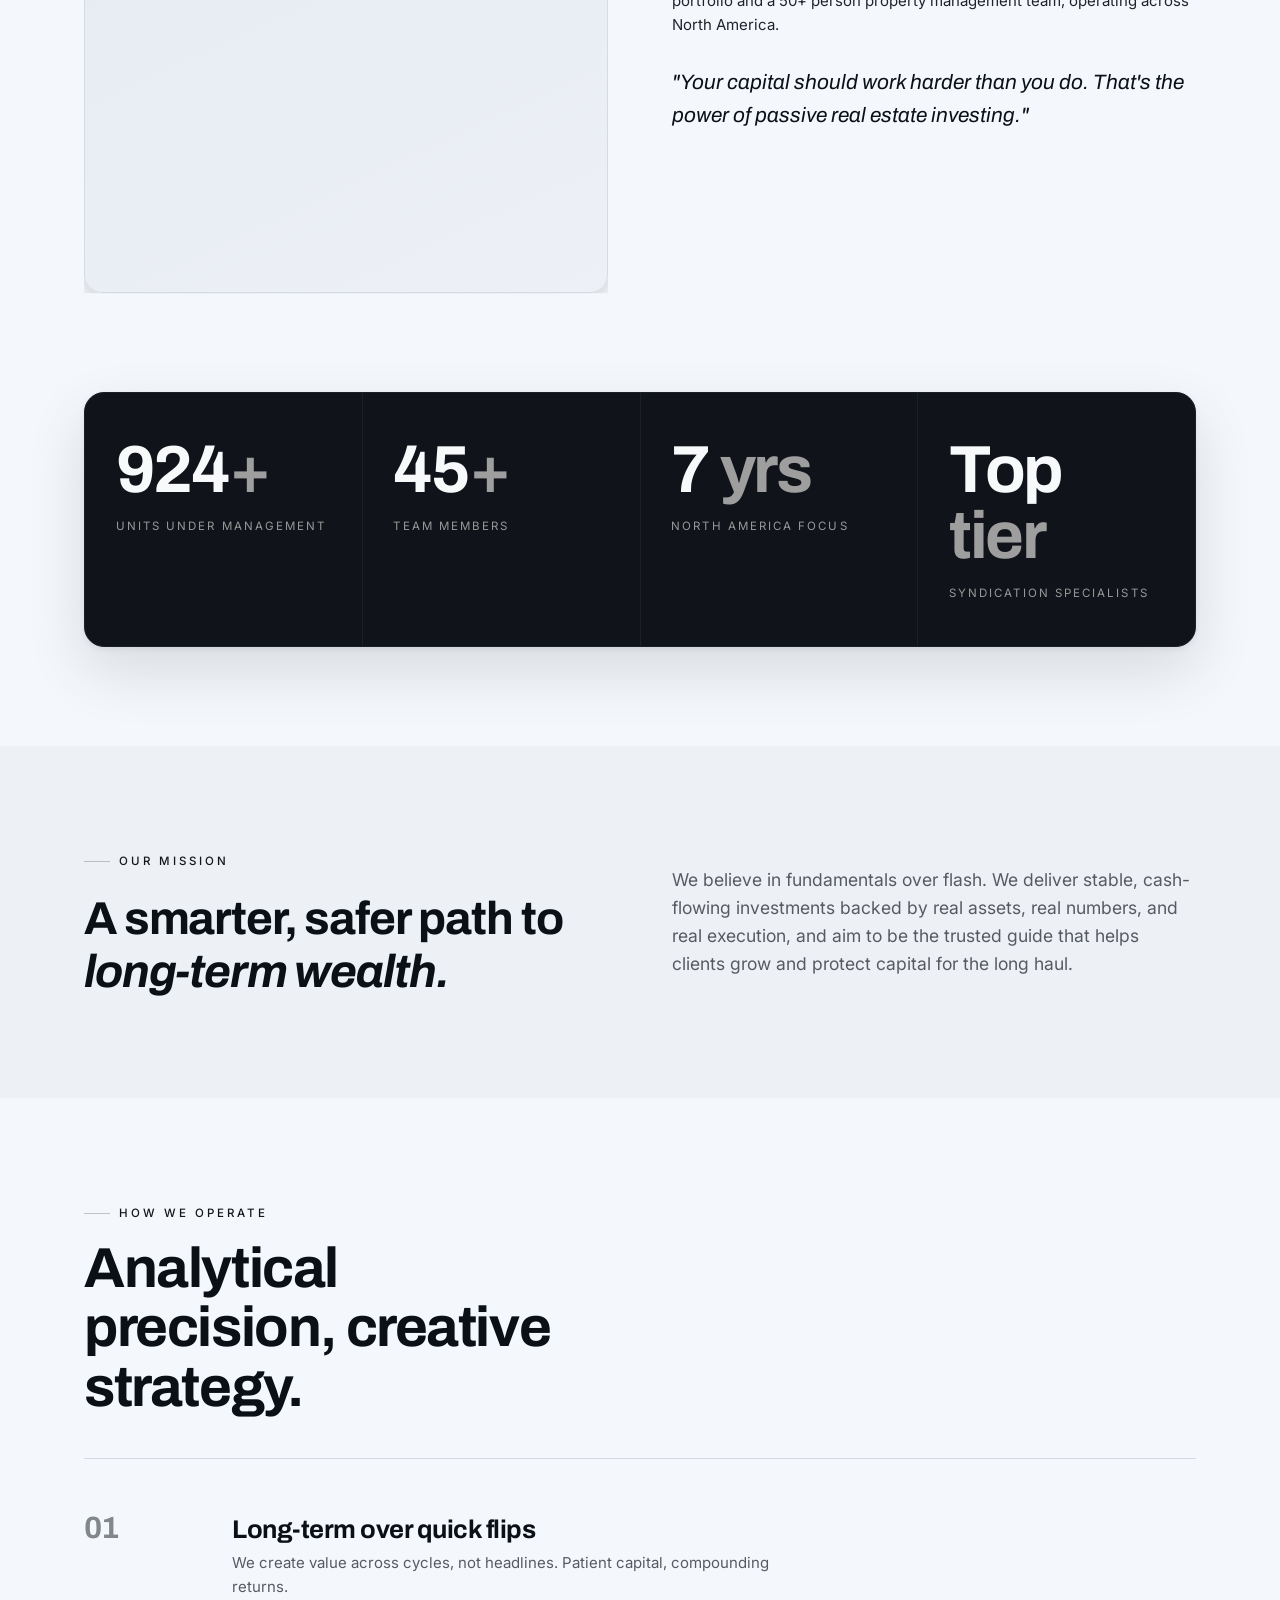
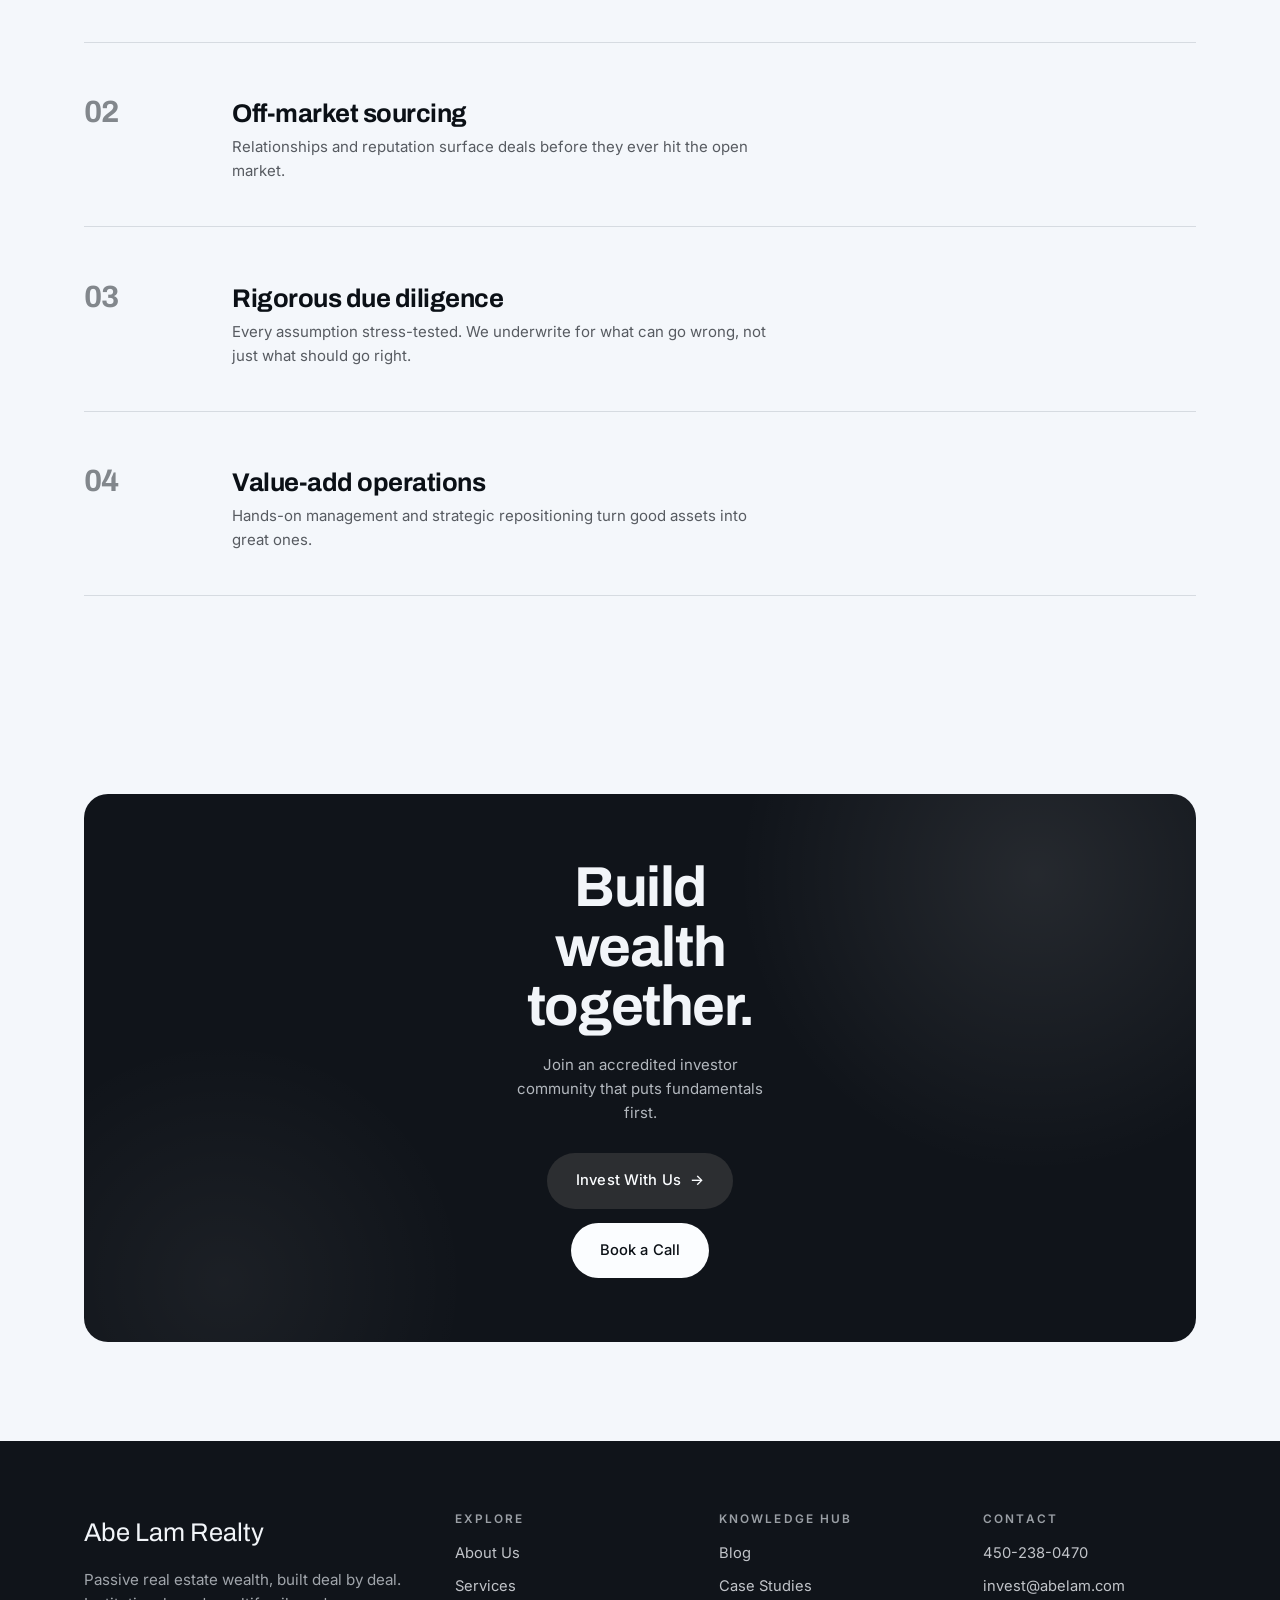
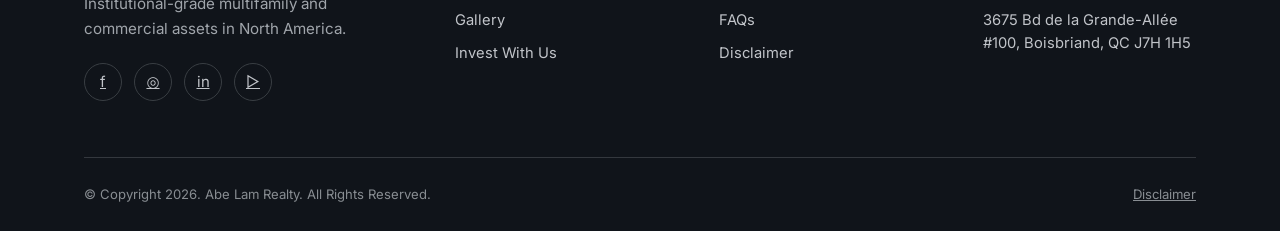
==== commit 29745dc8: "Bring back the WOW (council): massive hero headline, colossal number, bold marquee - Hero headline n" ====
--- a/about.html
+++ b/about.html
@@ -10,7 +10,7 @@
 <link rel="preconnect" href="https://fonts.gstatic.com" crossorigin />
 <link href="https://fonts.googleapis.com/css2?family=Archivo:ital,wght@0,400;0,500;0,600;0,700;0,800;1,500;1,600;1,700&family=Inter:wght@400;500;600&display=swap" rel="stylesheet" />
 <link rel="icon" href="favicon.svg" type="image/svg+xml" />
-<link rel="stylesheet" href="styles.css?v=30" />
+<link rel="stylesheet" href="styles.css?v=32" />
 </head>
 <body>
 <div class="scroll-prog" aria-hidden="true"></div>
@@ -143,6 +143,6 @@
 
 <script src="https://cdnjs.cloudflare.com/ajax/libs/gsap/3.12.5/gsap.min.js"></script>
 <script src="https://cdnjs.cloudflare.com/ajax/libs/gsap/3.12.5/ScrollTrigger.min.js"></script>
-<script src="main.js?v=30"></script>
+<script src="main.js?v=32"></script>
 </body>
 </html>
--- a/styles.css
+++ b/styles.css
@@ -212,6 +212,12 @@
 .stat .n { font-family: var(--serif); font-size: clamp(2.6rem, 5.2vw, 4.4rem); color: oklch(98% 0.004 255); line-height: 1; font-weight: 700; letter-spacing: -0.035em; }
 .stat .n .suf { color: oklch(70% 0 0); }
 .stat .l { margin-top: 14px; font-size: 0.72rem; letter-spacing: 0.18em; text-transform: uppercase; color: oklch(68% 0 0); }
+.stats.three { grid-template-columns: repeat(3, 1fr); }
+/* colossal number moment — data as the cinematic object */
+.bignum { display: flex; align-items: flex-end; gap: clamp(22px, 4.5vw, 64px); flex-wrap: wrap; border-top: 1px solid var(--line); padding-top: clamp(22px, 3vh, 40px); margin: 16px 0 clamp(40px, 6vh, 70px); }
+.bignum-fig { font-family: var(--serif); font-weight: 800; font-size: clamp(5rem, 23vw, 16rem); line-height: 0.76; letter-spacing: -0.055em; color: var(--ink-0); }
+.bignum-fig .suf { color: var(--ink-3); }
+.bignum-cap { max-width: 30ch; font-size: clamp(1rem, 1.55vw, 1.32rem); color: var(--ink-2); line-height: 1.5; padding-bottom: 0.7em; }
 
 /* ---------------------------------------------------------------- services */
 .svc-list { display: grid; gap: 0; border-top: 1px solid var(--line); }
@@ -297,8 +303,8 @@
 /* marquee */
 .marquee { overflow: hidden; border-block: 1px solid var(--line); padding-block: 26px; }
 .mtrack { display: flex; gap: 56px; width: max-content; will-change: transform; }
-.mtrack span { font-family: var(--serif); font-size: clamp(1.4rem, 2.6vw, 2.3rem); color: var(--ink-2); display: inline-flex; align-items: center; gap: 56px; white-space: nowrap; font-style: italic; }
-.mtrack span::after { content: "✦"; color: var(--accent); font-style: normal; font-size: 0.7em; }
+.mtrack span { font-family: var(--serif); font-weight: 800; text-transform: uppercase; letter-spacing: -0.005em; font-size: clamp(1.5rem, 3.4vw, 3rem); color: var(--ink-1); display: inline-flex; align-items: center; gap: 56px; white-space: nowrap; }
+.mtrack span::after { content: "/"; color: var(--ink-3); font-weight: 300; font-size: 0.8em; }
 @keyframes mleft { from { transform: translateX(0); } to { transform: translateX(-50%); } }
 
 /* benefits */
@@ -431,8 +437,8 @@
 .hero-cine-inner { position: relative; z-index: 2; width: 100%; }
 .hero-cine .eyebrow { color: oklch(84% 0 0); }
 .hero-cine .eyebrow::before { background: oklch(84% 0 0 / .5); }
-.hero-cine h1 { color: oklch(99% 0 0); font-size: clamp(2.8rem, 7.4vw, 6.2rem); line-height: 0.98; margin: 0.3em 0 0.5em; }
-.hero-cine .lead { color: oklch(89% 0.005 var(--hue)); max-width: 54ch; }
+.hero-cine h1 { color: oklch(99% 0 0); font-size: clamp(3.4rem, 9.4vw, 8rem); line-height: 0.9; font-weight: 800; letter-spacing: -0.04em; margin: 0.26em 0 0.46em; text-wrap: balance; }
+.hero-cine .lead { color: oklch(90% 0.005 var(--hue)); max-width: 48ch; font-size: clamp(1.02rem, 1.5vw, 1.22rem); }
 .hero-cine .btn-ghost { border-color: oklch(100% 0 0 / .42); color: oklch(99% 0 0); }
 .hero-cine .btn-ghost:hover { border-color: oklch(100% 0 0); background: oklch(100% 0 0 / .1); }
 .hero-cine-cue { position: absolute; bottom: 26px; left: 50%; transform: translateX(-50%); z-index: 2; color: oklch(92% 0 0 / .72); font-size: 0.7rem; letter-spacing: 0.26em; text-transform: uppercase; }
@@ -708,8 +714,8 @@
 @media (max-width: 700px) { .bmorph-stage { aspect-ratio: 12 / 5; } }
 @media (max-width: 760px) {
   .hero-cine { align-items: center; padding: clamp(108px, 17vh, 150px) 0 clamp(64px, 12vh, 104px); }
-  .hero-cine h1 { font-size: clamp(2.4rem, 11vw, 3.4rem); margin: 0.22em 0 0.5em; }
-  .hero-cine .lead { font-size: 0.98rem; max-width: 36ch; }
+  .hero-cine h1 { font-size: clamp(3rem, 13.5vw, 4.8rem); line-height: 0.92; margin: 0.2em 0 0.46em; }
+  .hero-cine .lead { font-size: 1rem; max-width: 34ch; }
 }
 
 /* ===== Services: horizontal cinematic scroll (dark, full-screen panels) ===== */
